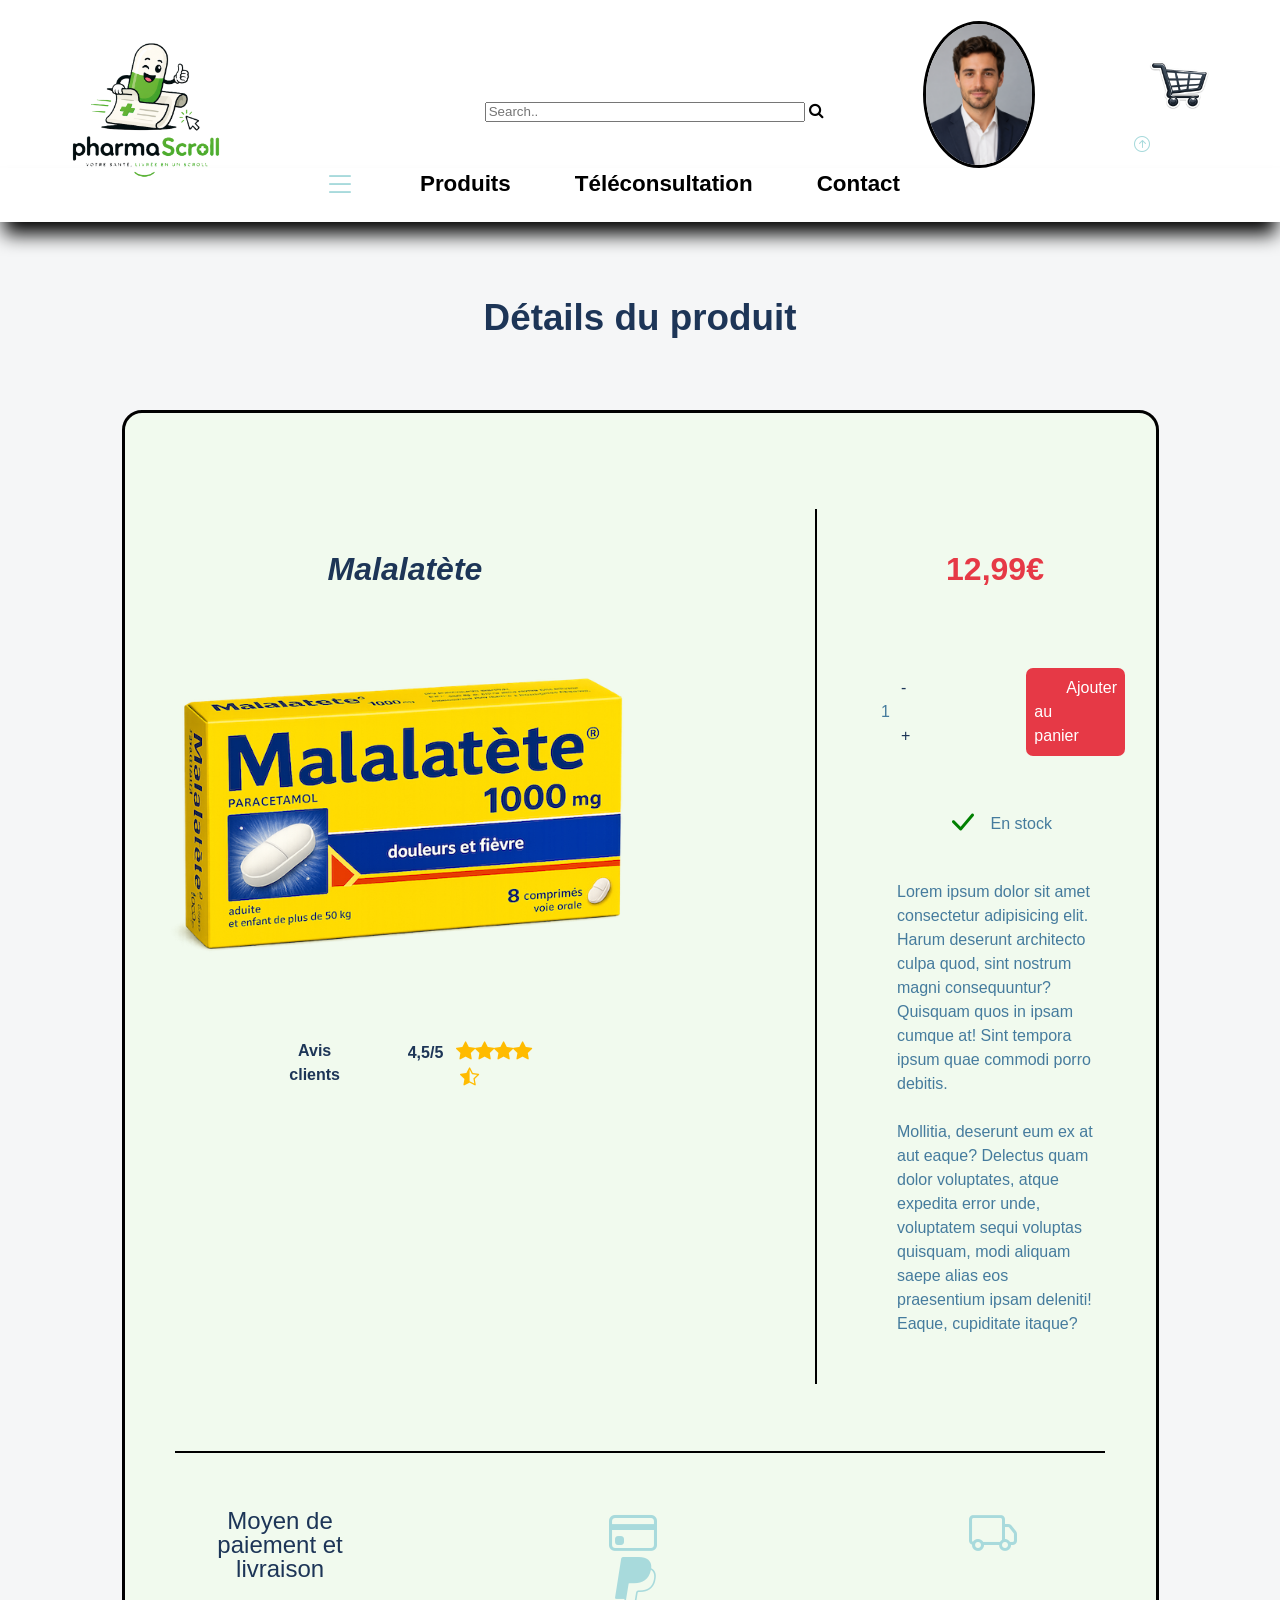
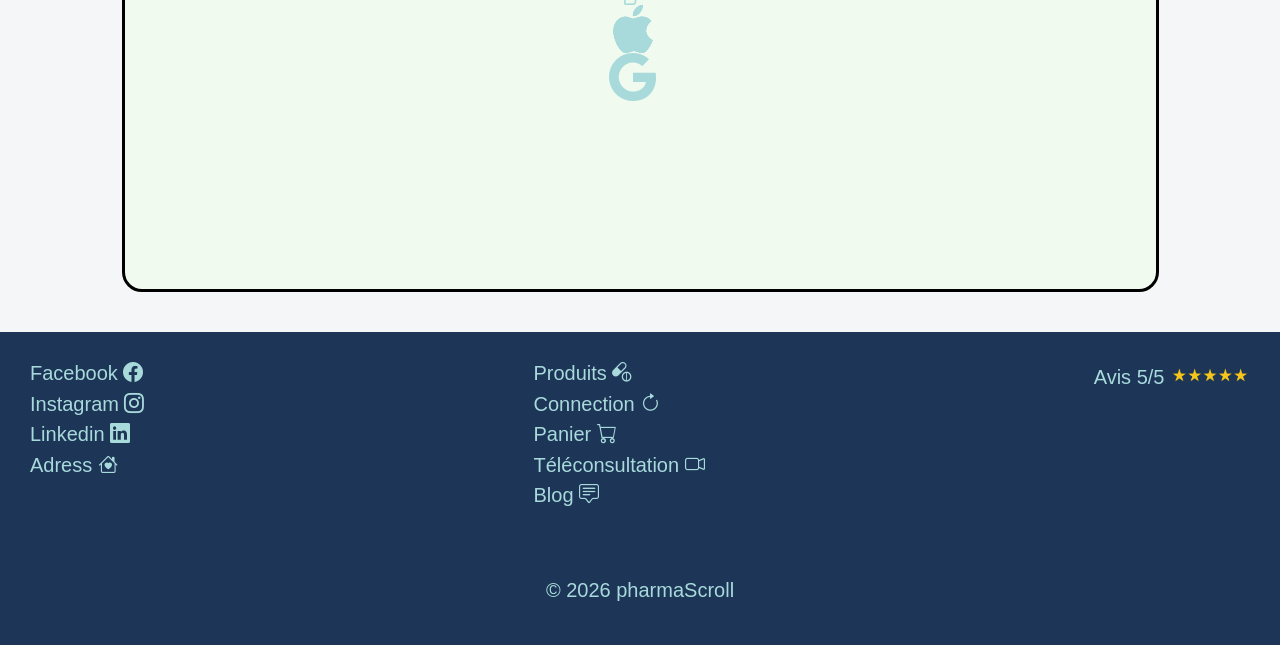
==== head.html @ eb34e70b "resolve merge conflict" ====
<!DOCTYPE html>
<html lang="fr">

<head>
    <meta charset="UTF-8">
    <meta name="viewport" content="width=device-width, initial-scale=1.0">
    <title>pharmaScroll | Malalatete</title>
    <link rel="stylesheet" href="reset.css">
    <link rel="stylesheet" href="style.css">
    <link rel="stylesheet" href="head.css">
    <link rel="stylesheet" href="responsive.css">
    <link rel="stylesheet" href="https://cdnjs.cloudflare.com/ajax/libs/font-awesome/4.7.0/css/font-awesome.min.css">
    <link rel="stylesheet" href="https://cdn.jsdelivr.net/npm/bootstrap-icons@1.11.3/font/bootstrap-icons.min.css">
</head>

<body>
    <header>
        <section>
            <img class="logo" src="images/logo.png" alt="logo" />
            <form action="">
                <input type="text" placeholder="Search.." name="search">
                <a href="">
                    <i class="fa fa-search loupe"></i>
                </a>
            </form>
            <a href="">
                <img class="avatar" src="images/avatar.png" alt="photo de profil" />
            </a>
            <div>
                <a href="">
                    <img class="icone" src="images/icone-panier.png" alt="panier" />
                </a>
                <i class="bi bi-arrow-up-circle fleche"></i>
            </div>
        </section>
        <nav>


            <ul>
                <li><i class="bi bi-list"></i></li>
                <li><a href="products.html">Produits</a></li>
                <li><a href="Téléconsultation.html">Téléconsultation</a></li>
                <li><a href="contact.html">Contact</a></li>
            </ul>
        </nav>

    </header>
    <main id="head">
        <h2>Détails du produit</h2>
        <section>
            <article class="title box">
                <h3>Malalatète</h3>
                <img src="images/MalalateteBox.png" alt="Une boite de médicament 'Malalatete'">
                <div class="avis">
                    <p>Avis clients</p>
                    <p>4,5/5 <i class="bi bi-star-fill"></i><i class="bi bi-star-fill"></i><i
                            class="bi bi-star-fill"></i><i class="bi bi-star-fill"></i><i class="bi bi-star-half"></i>
                    </p>
                </div>
            </article>
            <article class="right">
                <p class="price">12,99€</p>
                <div class="achat">
                    <p class="stocks"><a href="">-</a> 1 <a href="">+</a></p>
                    <p class="button"><a href="">Ajouter au panier</a></p>
                </div>
                <p><i class="bi bi-check-lg"></i> En stock</p>
                <p class="desc">Lorem ipsum dolor sit amet consectetur adipisicing elit. <br>Harum deserunt architecto
                    culpa
                    quod, sint nostrum magni consequuntur? Quisquam quos in ipsam cumque at! Sint tempora ipsum quae
                    commodi porro debitis.<br><br>
                    Mollitia, deserunt eum ex at aut eaque? Delectus quam dolor voluptates, atque expedita error unde,
                    voluptatem sequi voluptas quisquam, modi aliquam saepe alias eos praesentium ipsam deleniti! Eaque,
                    cupiditate itaque?</p>
            </article>
            <div>
                <p>Moyen de paiement et livraison</p>
                <p><i class="bi bi-credit-card"></i> <i class="bi bi-paypal"></i> <i class="bi bi-apple"></i>
                    <i class="bi bi-google"></i>
                </p>
                <p><i class="bi bi-truck"></i></p>
            </div>
        </section>


    </main>
    <footer>
        <section>
            <article>
                <p> Facebook <a href="www.Facebook.fr"><i class="bi bi-facebook"></i></a> </p>
                <p> Instagram <a href=""><i class="bi bi-instagram"></i></a> </p>
                <p>Linkedin <a href=""><i class="bi bi-linkedin"></i></a></p>
                <p> Adress <a href=""><i class="bi bi-house-heart"></i></a> </p>
            </article>
            <article>
                <p>Produits <a href=""><i class="bi bi-capsule-pill"></i></a></p>
                <p>Connection <a href=""><i class="bi bi-arrow-clockwise"></i></a> </p>
                <p>Panier <a href=""><i class="bi bi-cart"></i></a></p>
                <p>Téléconsultation <a href=""><i class="bi bi-camera-video"></i></a></p>
                <p>Blog <a href=""><i class="bi bi-chat-square-text"></i></a> </p>
            </article>
            <article>
                <p>Avis 5/5 <img src="images/etoiles-avis.webp" alt="Étoiles d'avis" width="80"></p>
            </article>
        </section>
        <section>
            <div>&copy; 2026 pharmaScroll </div>
        </section>
    </footer>

</body>

</html>
---- style.css ----
* {
    box-sizing: border-box;
}

:root {
    --font-color: #457B9D;
    --font-color2: #A8DADC;
    --title-color: #1d3557;
    --boutons-color: #E63946;
    --background-general: #f5f6f7;
    --background-section: #F1FAEE;

}

body {
    font-family: Verdana, Geneva, Tahoma, sans-serif;
    margin: 0;
}

header {
    padding-top: 1.5rem;
    position: sticky;
    top: 0;
    left: 0;
    width: 100%;
    background-color: white;
    z-index: 1000;
}




header section {
    display: flex;
    justify-content: space-around;
    align-items: center;
    height: 9rem;
}

header section img.logo {
    height: 12rem;
    margin-top: 2rem;
    margin-right: 5rem;
}

header section a img.avatar {
    width: 7rem;
    height: 95%;
    border-radius: 50%;
    border: 3px, solid, black;
}

header section a img:hover {
    opacity: 0.5;
}


header section div a img.icone {
    width: 6rem;
    height: 6rem;
    display: block;
}

header section div a i.fleche {
    font-size: 2rem;
    margin-left: 2.1rem;
    color: black;
}

header section div a i.fleche:hover {
    opacity: 0.5;
}

header section form {
    margin-left: 4rem;
    margin-top: 2rem;
}

header section form input {
    width: 20rem;
    height: 1.3rem;
}



header section form a i.loupe {
    font-size: 1rem;
    color: black;
}

header section form a i.loupe:hover {
    opacity: 0.5;
}

header nav {
    box-shadow: 0px 16px 19px -4px #000000;
    background-color: white;
    padding-bottom: 1.3rem;
}

header nav ul {
    display: flex;
    justify-content: center;
    align-items: center;
    gap: 4rem;
    padding: 0;
    padding-right: 3.5rem;
    margin: auto;

}


header nav ul li {
    list-style: none;
    display: flex;
    align-items: center;
}

header nav ul li i {
    font-size: 2rem;
    font-weight: 600;
}

header nav ul li a {
    text-decoration: none;
    color: black;
    font-size: 1.4rem;
    font-weight: 600;
}






footer {
    display: flex;
    flex-direction: column;
    background-color: #1d3557;
    color: #a8dadc;
    align-items: flex-start;
    justify-content: flex-start;
    width: 100%;

}

footer section {
    display: flex;
    flex-direction: row;
    align-items: flex-start;
    justify-content: space-between;

    width: 100%;
    padding: 30px;
    box-sizing: border-box;
    font-size: 20px;
}

article {
    display: flex;
    flex-direction: column;
    gap: 10px;
}

i {
    color: #a8dadc
}

footer section div {
    display: flex;
    text-align: center;
    justify-content: center;
    align-items: center;
    padding: 15px;
    width: 100%;
}

footer section img {
    vertical-align: -5px;
}

header nav ul li:hover {
    opacity: 0.5;
}

header nav ul li:hover {
    opacity: 0.5;
}

body main {
    padding: 20px 30px;
    background-color: var(--background-general);
}

body main h1 {
    text-align: center;
    color: #1d3557;
    font-size: 3rem;
    font-weight: 600;
    padding: 5%;
}

body main section {
    display: flex;
    justify-content: space-evenly;
    max-width: 85%;
    margin: auto;
    border: 3px solid black;
    border-radius: 20px;
    margin-bottom: 20px;
}

.banner img {
    display: flex;
    max-width: 30%;
    height: auto;
    object-fit: contain;
}

.card {
    box-shadow: 0 4px 8px 0 rgba(0, 0, 0, 0.2);
    max-width: 300px;
    margin: auto;
    text-align: center;
    font-family: arial;
}

.price {
    color: grey;
    font-size: 22px;
}

.card button {
    margin: 2rem 0;
    background-color: var(--boutons-color);
    font-size: 1rem;
    padding: 0.5rem;

    border-radius: 7px 7px 7px 7px;

    a {
        color: white;
        padding: 1rem;
        margin: 1rem;

    }
}

.card button:hover {
    -webkit-box-shadow: 0px 10px 13px -7px #000000, 5px 5px 15px 5px rgba(0, 0, 0, 0);
    box-shadow: 0px 10px 13px -7px #000000, 5px 5px 15px 5px rgba(0, 0, 0, 0);
    transition: 0.2s;
}

.produit-recommandé {
    display: flex;
    flex-direction: row;
    flex-wrap: wrap;
    background-color: var(--background-section);
}

.produit-recommandé article {
    border: 1px solid black;
    border-radius: 20px;
    margin-bottom: 20px;
    background-color: white;
}

.produit-recommandé article h3 {
    text-align: center;
}

.produit-recommandé article img {
    display: block;
    width: 100%;
}

main section h2 {
    text-align: center;
    font-size: 2.3rem;
    font-weight: 200;
    padding-block: 5%;
}

main section div {
    display: flex;
    justify-content: space-evenly;
    margin: 5%;
    gap: 5%;
}

main section.offers {
    display: flex;
    flex-direction: column;

    gap: 10px;
}

main section.offers article {
    display: flex;
    justify-content: center;

}

main section.offers img {
    width: 50%;

}

/* here we have css of file's products */

body main#products {
    display: flex;
    flex-direction: column;
    align-items: center;
    margin: auto;
}

body main#products h1 {
    margin-top: 3rem;
    text-align: center;
    font-size: 3rem;
    font-weight: 600;
    color: #1d3557;
}

body main#products section {
    background-color: #F1FAEE;
    border: #1d3557 1px solid;
    display: grid;
    grid-template-columns: 1fr 1fr 1fr 1fr;
    grid-template-rows: 1fr 12fr;
    width: 80%;
    margin-top: 1.5rem;

}

body main#products section h2 {
    grid-column-start: 1;
    grid-column-end: 5;
    text-align: center;
}

body main#products section article {
    background-color: white;
    display: flex;
    flex-direction: column;
    align-items: center;
    border: #1d3557 1px solid;
    margin: 1rem;

}

body main#products section article img {
    width: 70%;
}

/* end css of file's products */
---- head.css ----
* {
    box-sizing: border-box;
    line-height: 1.5rem;
    text-decoration: none;
}

:root {
    --font-color: #457B9D;
    --font-color2: #A8DADC;
    --title-color: #1d3557;
    --boutons-color: #E63946;
    --background-general: #f5f6f7;
    --background-section: #F1FAEE;

}

main#head {
    background-color: var(--background-general);
}

main#head h2 {
    padding-top: 4rem;
    text-align: center;
    font-size: 2.3rem;
    color: var(--title-color);
    font-weight: bolder;
    margin-bottom: 5rem;
}

main#head section {
    display: grid;
    grid-template-columns: 1fr 1fr;
    justify-items: stretch;
    background-color: var(--background-section);
    padding: 5rem;
    border: 5rem solid var(--background-general);
    justify-content: center;
    max-width: 85%;
    border: 3px solid black;
    border-radius: 20px;

}

main#head section article {
    padding: 1rem;
    margin: 1rem;
    display: flex;
    flex-direction: column;
    align-items: center;
}

main#head section article.title {
    border-right: 2px solid #000000;
    padding-right: 10rem;
}

main#head section article h3 {
    font-size: 2rem;
    margin: 2rem;
    margin-bottom: 4rem;
    font-weight: bolder;
    font-style: italic;
    color: var(--title-color);
}

main#head section article div.avis {
    text-align: center;
    font-weight: bold;

    p {
        margin: 1rem;
        color: var(--title-color);

        i {
            color: #ffbb00;
            font-size: larger;
            vertical-align: 1px;
        }

        i:first-child {
            padding-left: 0.5rem;
        }
    }
}

main#head section article img {
    width: 500px;
}

main#head section article p.button {
    margin: 2rem 0;
    background-color: var(--boutons-color);
    font-size: 1rem;
    padding: 0.5rem;

    border-radius: 7px 7px 7px 7px;

    a {
        color: white;
        padding: 1rem;
        margin: 1rem;

    }
}

main#head section article p.button:hover {

    -webkit-box-shadow: 0px 10px 13px -7px #000000, 5px 5px 15px 5px rgba(0, 0, 0, 0);
    box-shadow: 0px 10px 13px -7px #000000, 5px 5px 15px 5px rgba(0, 0, 0, 0);
    transition: 0.2s;
}


main#head section article.right {
    color: var(--font-color)
}

main#head section article p.price {
    color: var(--boutons-color);
    font-size: 2rem;
    font-weight: bolder;
    margin: 2rem;
}

main#head section article p.stocks {
    margin: 1rem;

    a {
        padding: 20px;
        color: var(--title-color);
    }

    a:hover {
        background-color: var(--title-color);
        color: var(--font-color2);
    }
}

main#head section article div.achat {
    display: flex;
    align-items: center;
    gap: 5rem;
    margin-bottom: 0.5rem;
}

main#head section article p.desc {
    margin: 2rem;
}

main#head section article p {

    i.bi-check-lg {
        color: green;
        font-size: 2rem;
        vertical-align: -5px;
        padding: 0.5rem;
    }
}

main#head>section>div {
    grid-column: 1/3;
    padding: 2rem 0;
    font-size: 1.5rem;
    color: var(--title-color);
    border-top: 2px solid black;

    p {
        padding: 1.5rem;
        text-align: center;
    }

    i {
        padding: 1rem;
        font-size: 3rem;
        cursor: pointer;
        margin: 3rem;
    }
}
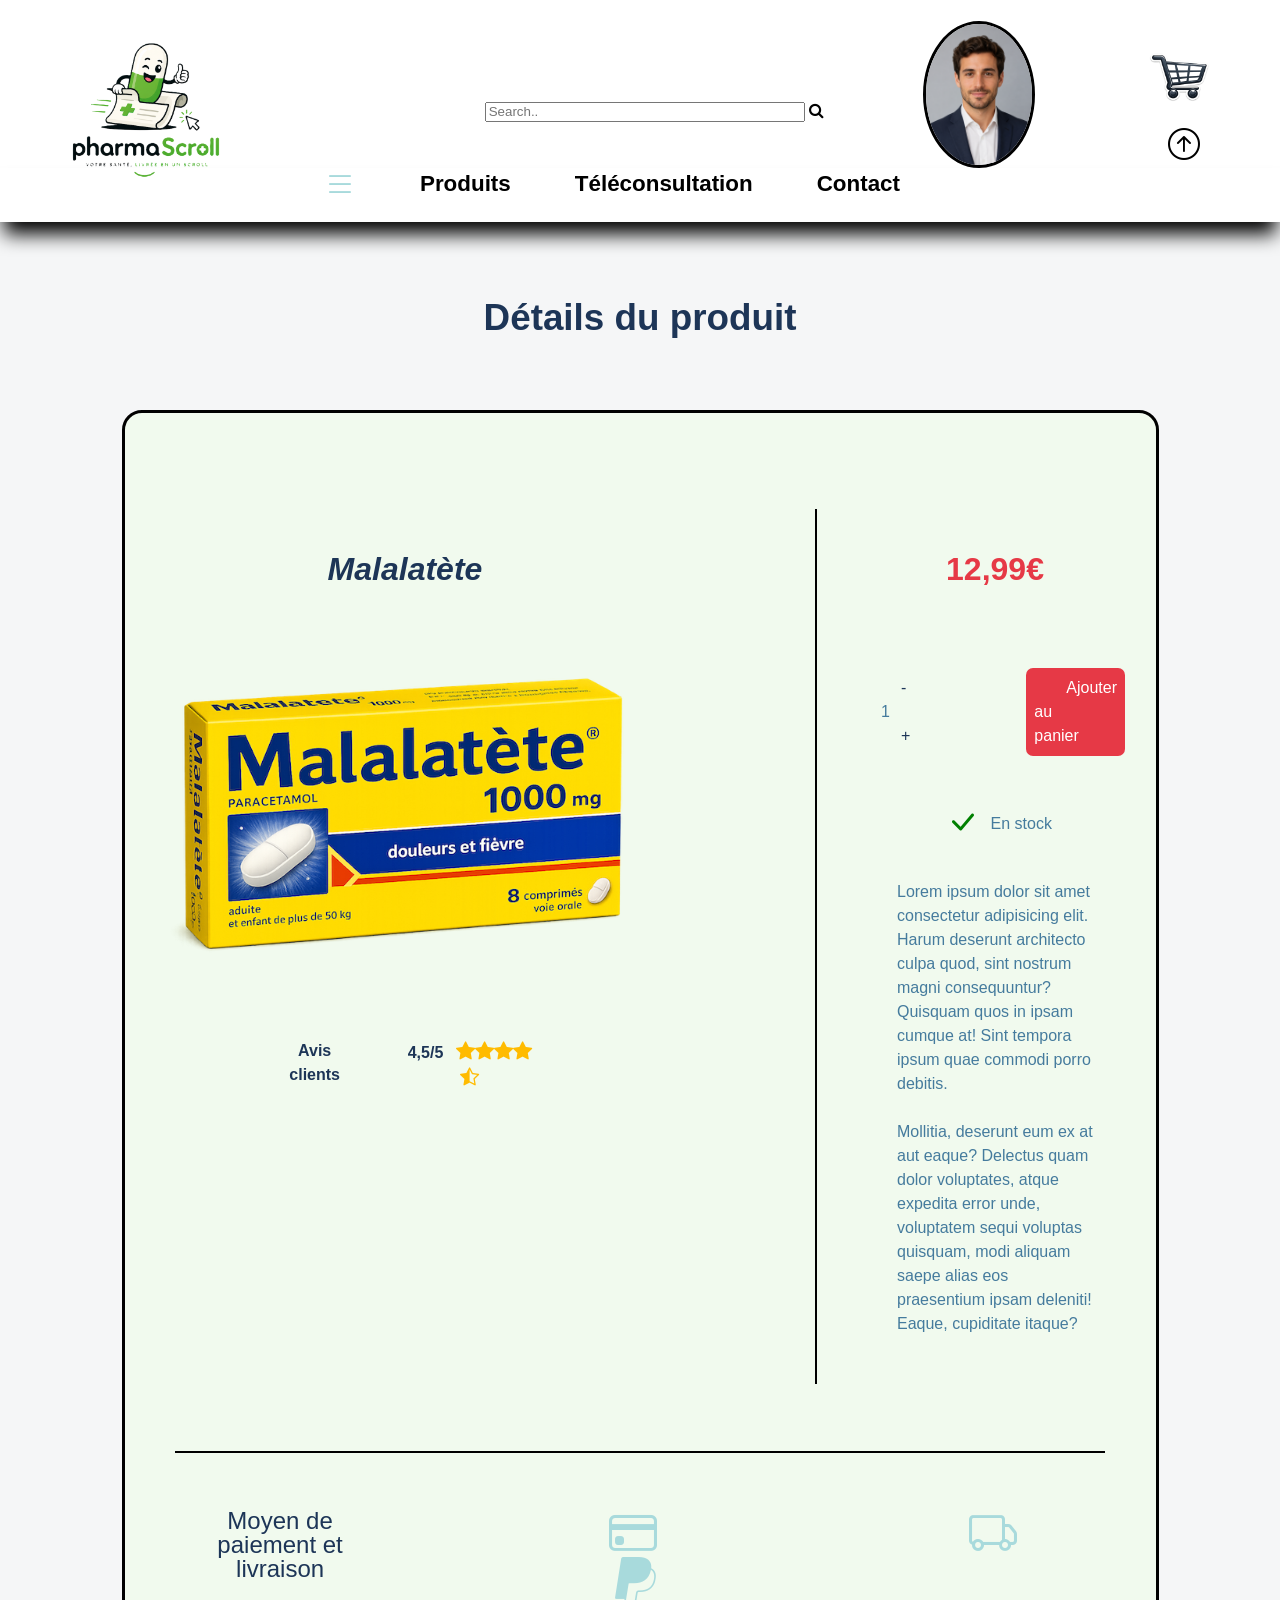
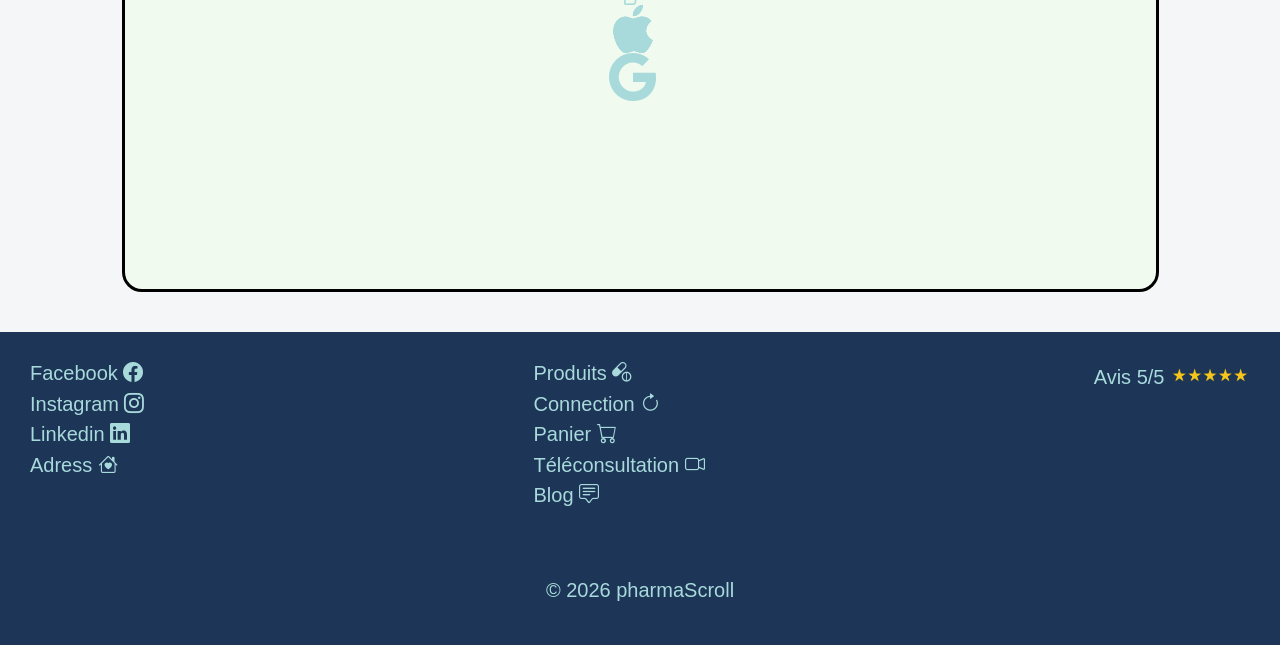
==== commit 5306beb9: "Merge pull request #33 from juju2225/sophie Sophie" ====
--- a/head.html
+++ b/head.html
@@ -4,6 +4,7 @@
 <head>
     <meta charset="UTF-8">
     <meta name="viewport" content="width=device-width, initial-scale=1.0">
+    <link rel="shortcut icon" href="images/logobasic.ico" type="image/x-icon">
     <title>pharmaScroll | Malalatete</title>
     <link rel="stylesheet" href="reset.css">
     <link rel="stylesheet" href="style.css">
@@ -30,7 +31,9 @@
                 <a href="">
                     <img class="icone" src="images/icone-panier.png" alt="panier" />
                 </a>
-                <i class="bi bi-arrow-up-circle fleche"></i>
+                <a href="">
+                    <i class="bi bi-arrow-up-circle fleche"></i>
+                </a>
             </div>
         </section>
         <nav>
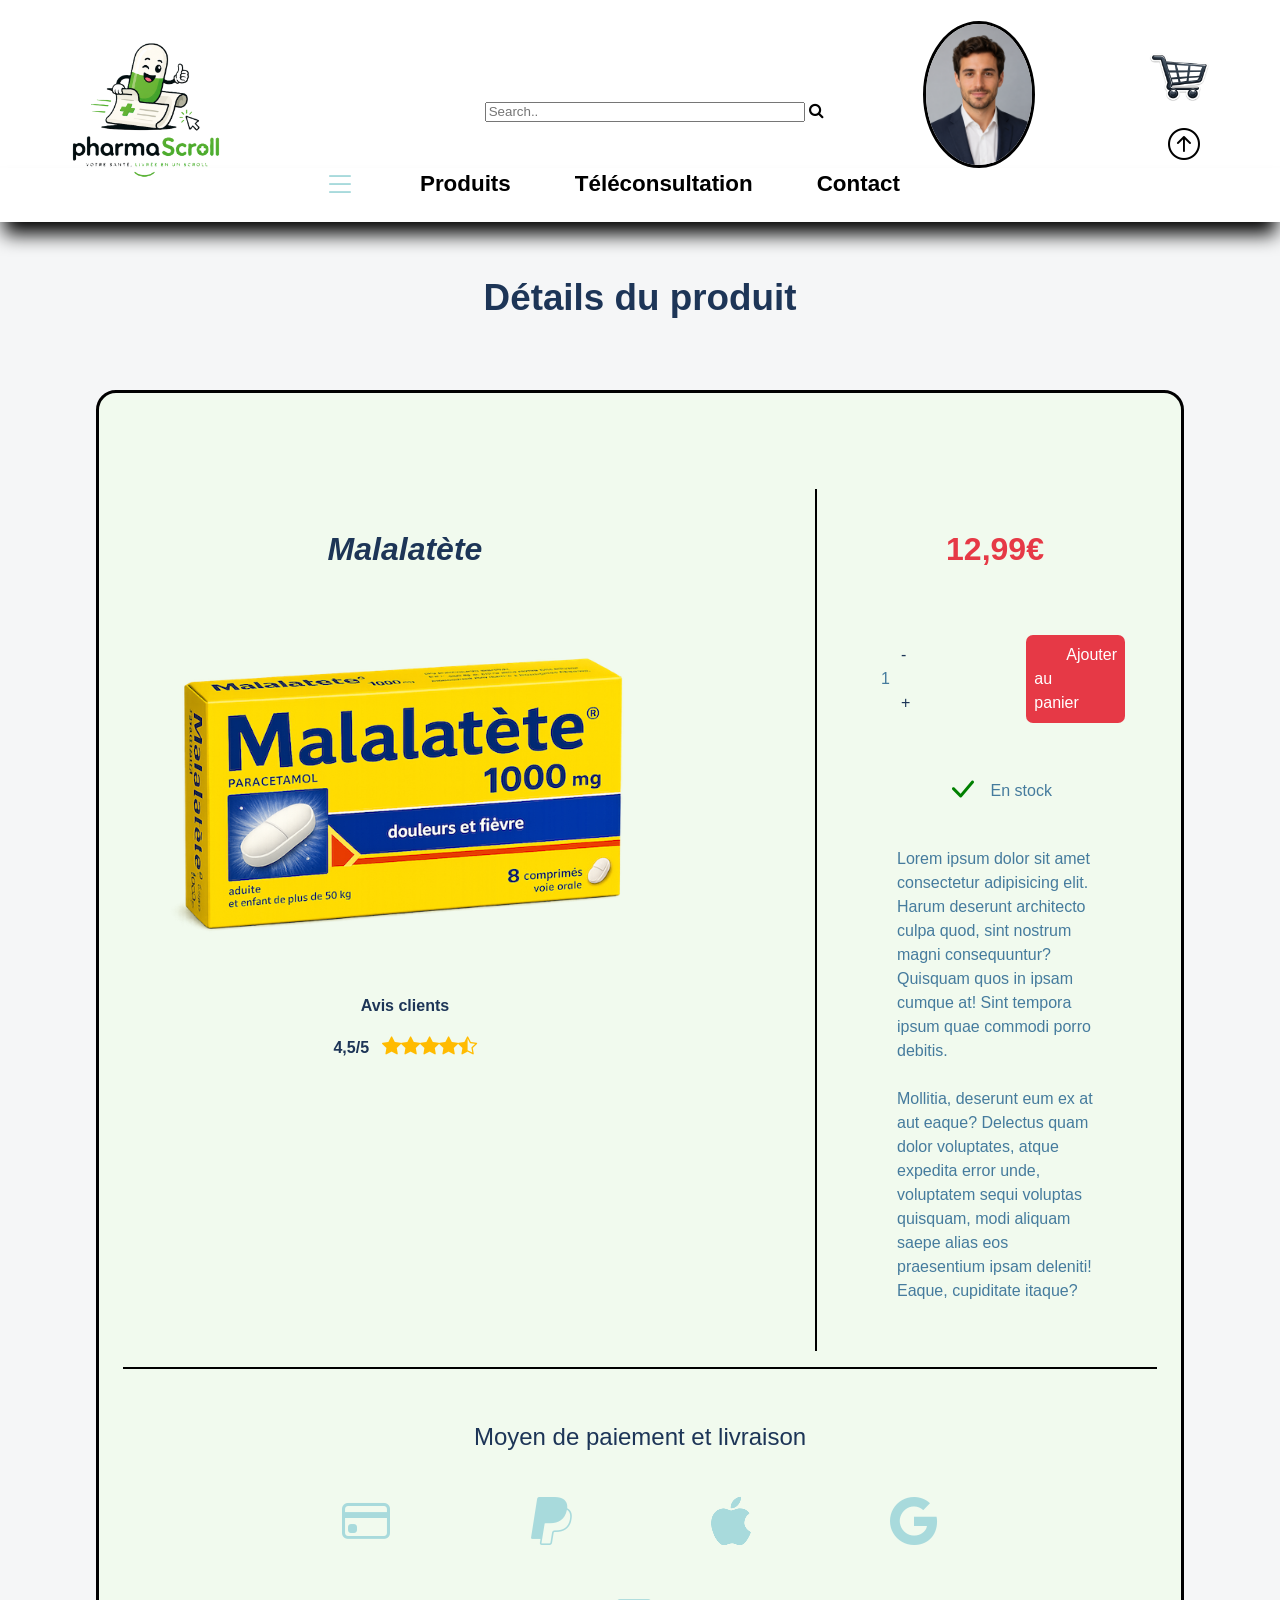
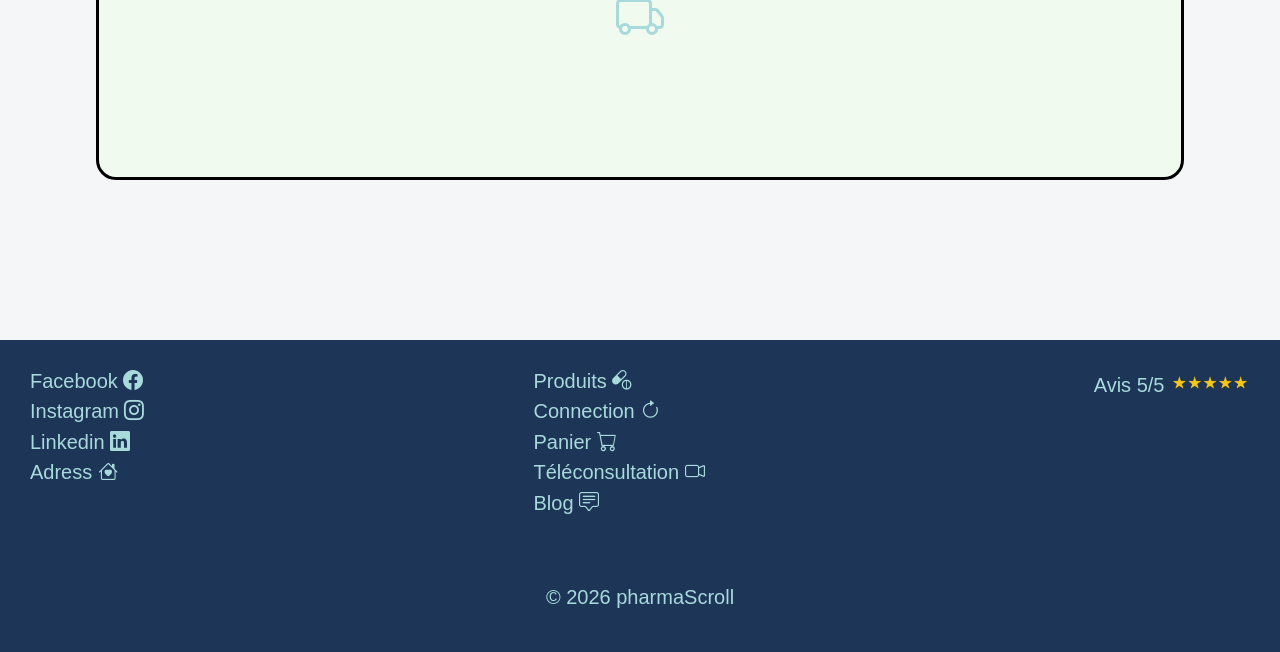
==== commit 31d756b3: "add css of head.css into style.css and delete head.css" ====
--- a/head.html
+++ b/head.html
@@ -42,7 +42,7 @@
             <ul>
                 <li><i class="bi bi-list"></i></li>
                 <li><a href="products.html">Produits</a></li>
-                <li><a href="Téléconsultation.html">Téléconsultation</a></li>
+                <li><a href="Teleconsultation.html">Téléconsultation</a></li>
                 <li><a href="contact.html">Contact</a></li>
             </ul>
         </nav>
--- a/style.css
+++ b/style.css
@@ -1,5 +1,7 @@
 * {
     box-sizing: border-box;
+    line-height: 1.5rem;
+    text-decoration: none;
 }
 
 :root {
@@ -128,10 +130,13 @@
     font-weight: 600;
 }
 
-
-
-
-
+header nav ul li:hover {
+    opacity: 0.5;
+}
+
+header nav ul li:hover {
+    opacity: 0.5;
+}
 
 footer {
     display: flex;
@@ -179,6 +184,7 @@
     vertical-align: -5px;
 }
 
+
 header nav ul li:hover {
     opacity: 0.5;
 }
@@ -187,12 +193,12 @@
     opacity: 0.5;
 }
 
-body main {
+body main#home {
     padding: 20px 30px;
     background-color: var(--background-general);
 }
 
-body main h1 {
+body main#home h1 {
     text-align: center;
     color: #1d3557;
     font-size: 3rem;
@@ -200,12 +206,33 @@
     padding: 5%;
 }
 
-body main section {
+/* Add center to that div.all */
+body main#home div.all {
+    background-color: var(--boutons-color);
+    color: #ffffff;
+    padding: 1rem;
+    width: fit-content;
+    margin: 2rem 0;
+    border-radius: 7px 7px 7px 7px;
+
+    a {
+        color: white;
+        padding: 1rem;
+    }
+}
+
+body main#home div.all:hover {
+    -webkit-box-shadow: 0px 10px 13px -7px #000000, 5px 5px 15px 5px rgba(0, 0, 0, 0);
+    box-shadow: 0px 10px 13px -7px #000000, 5px 5px 15px 5px rgba(0, 0, 0, 0);
+    transition: 0.2s;
+}
+
+body main#home section {
     display: flex;
     justify-content: space-evenly;
     max-width: 85%;
     margin: auto;
-    border: 3px solid black;
+    border: 3px solid var(--title-color);
     border-radius: 20px;
     margin-bottom: 20px;
 }
@@ -226,7 +253,7 @@
 }
 
 .price {
-    color: grey;
+    color: var(--boutons-color);
     font-size: 22px;
 }
 
@@ -275,34 +302,34 @@
     width: 100%;
 }
 
-main section h2 {
+main#home section h2 {
     text-align: center;
     font-size: 2.3rem;
     font-weight: 200;
     padding-block: 5%;
 }
 
-main section div {
+main#home section div {
     display: flex;
     justify-content: space-evenly;
     margin: 5%;
     gap: 5%;
 }
 
-main section.offers {
+main#home section.offers {
     display: flex;
     flex-direction: column;
 
     gap: 10px;
 }
 
-main section.offers article {
+main#home section.offers article {
     display: flex;
     justify-content: center;
 
 }
 
-main section.offers img {
+main#home section.offers img {
     width: 50%;
 
 }
@@ -326,12 +353,11 @@
 
 body main#products section {
     background-color: #F1FAEE;
-    border: #1d3557 1px solid;
+    border: 3px solid var(--title-color);
     display: grid;
     grid-template-columns: 1fr 1fr 1fr 1fr;
-    grid-template-rows: 1fr 12fr;
     width: 80%;
-    margin-top: 1.5rem;
+
 
 }
 
@@ -347,12 +373,188 @@
     flex-direction: column;
     align-items: center;
     border: #1d3557 1px solid;
+    box-shadow: 0 4px 8px 0 rgba(0, 0, 0, 0.2);
+    border-radius: 20px;
     margin: 1rem;
+    padding: 2rem;
+    text-align: center;
 
 }
 
 body main#products section article img {
-    width: 70%;
-}
-
-/* end css of file's products */+    width: 100%;
+}
+
+body main#products section article p {}
+
+/* end css of file's products */
+
+/* Beginning of head.html css */
+main#head {
+    background-color: var(--background-general);
+    display: flex;
+    flex-direction: column;
+    align-items: center;
+    padding-bottom: 10rem;
+}
+
+main#head h2 {
+    padding-top: 4rem;
+    text-align: center;
+    font-size: 2.3rem;
+    color: var(--title-color);
+    font-weight: bolder;
+    margin-bottom: 5rem;
+}
+
+main#head section {
+    display: grid;
+    grid-template-columns: 1fr 1fr;
+    justify-items: stretch;
+    background-color: var(--background-section);
+    padding: 5rem;
+    border: 5rem solid var(--background-general);
+    justify-content: center;
+    max-width: 85%;
+    border: 3px solid black;
+    border-radius: 20px;
+
+}
+
+main#head section article {
+    padding: 1rem;
+    margin: 1rem;
+    display: flex;
+    flex-direction: column;
+    align-items: center;
+}
+
+main#head section article.title {
+    border-right: 2px solid #000000;
+    padding-right: 10rem;
+}
+
+main#head section article h3 {
+    font-size: 2rem;
+    margin: 2rem;
+    margin-bottom: 4rem;
+    font-weight: bolder;
+    font-style: italic;
+    color: var(--title-color);
+}
+
+main#head section article div.avis {
+    text-align: center;
+    font-weight: bold;
+
+    p {
+        margin: 1rem;
+        color: var(--title-color);
+
+        i {
+            color: #ffbb00;
+            font-size: larger;
+            vertical-align: 1px;
+        }
+
+        i:first-child {
+            padding-left: 0.5rem;
+        }
+    }
+}
+
+main#head section article img {
+    width: 500px;
+}
+
+main#head section article p.button {
+    margin: 2rem 0;
+    background-color: var(--boutons-color);
+    font-size: 1rem;
+    padding: 0.5rem;
+
+    border-radius: 7px 7px 7px 7px;
+
+    a {
+        color: white;
+        padding: 1rem;
+        margin: 1rem;
+
+    }
+}
+
+main#head section article p.button:hover {
+
+    -webkit-box-shadow: 0px 10px 13px -7px #000000, 5px 5px 15px 5px rgba(0, 0, 0, 0);
+    box-shadow: 0px 10px 13px -7px #000000, 5px 5px 15px 5px rgba(0, 0, 0, 0);
+    transition: 0.2s;
+}
+
+
+main#head section article.right {
+    color: var(--font-color)
+}
+
+main#head section article p.price {
+    color: var(--boutons-color);
+    font-size: 2rem;
+    font-weight: bolder;
+    margin: 2rem;
+}
+
+main#head section article p.stocks {
+    margin: 1rem;
+
+    a {
+        padding: 20px;
+        color: var(--title-color);
+    }
+
+    a:hover {
+        background-color: var(--title-color);
+        color: var(--font-color2);
+    }
+}
+
+main#head section article div.achat {
+    display: flex;
+    align-items: center;
+    gap: 5rem;
+    margin-bottom: 0.5rem;
+}
+
+main#head section article p.desc {
+    margin: 2rem;
+}
+
+main#head section article p {
+
+    i.bi-check-lg {
+        color: green;
+        font-size: 2rem;
+        vertical-align: -5px;
+        padding: 0.5rem;
+    }
+}
+
+main#head>section>div {
+    grid-column: 1/3;
+    padding: 2rem 0;
+    font-size: 1.5rem;
+    color: var(--title-color);
+    border-top: 2px solid black;
+
+    p {
+        padding: 1.5rem;
+        text-align: center;
+    }
+
+    i {
+        padding: 1rem;
+        font-size: 3rem;
+        cursor: pointer;
+        margin: 3rem;
+    }
+}
+
+/* end of head.html css */
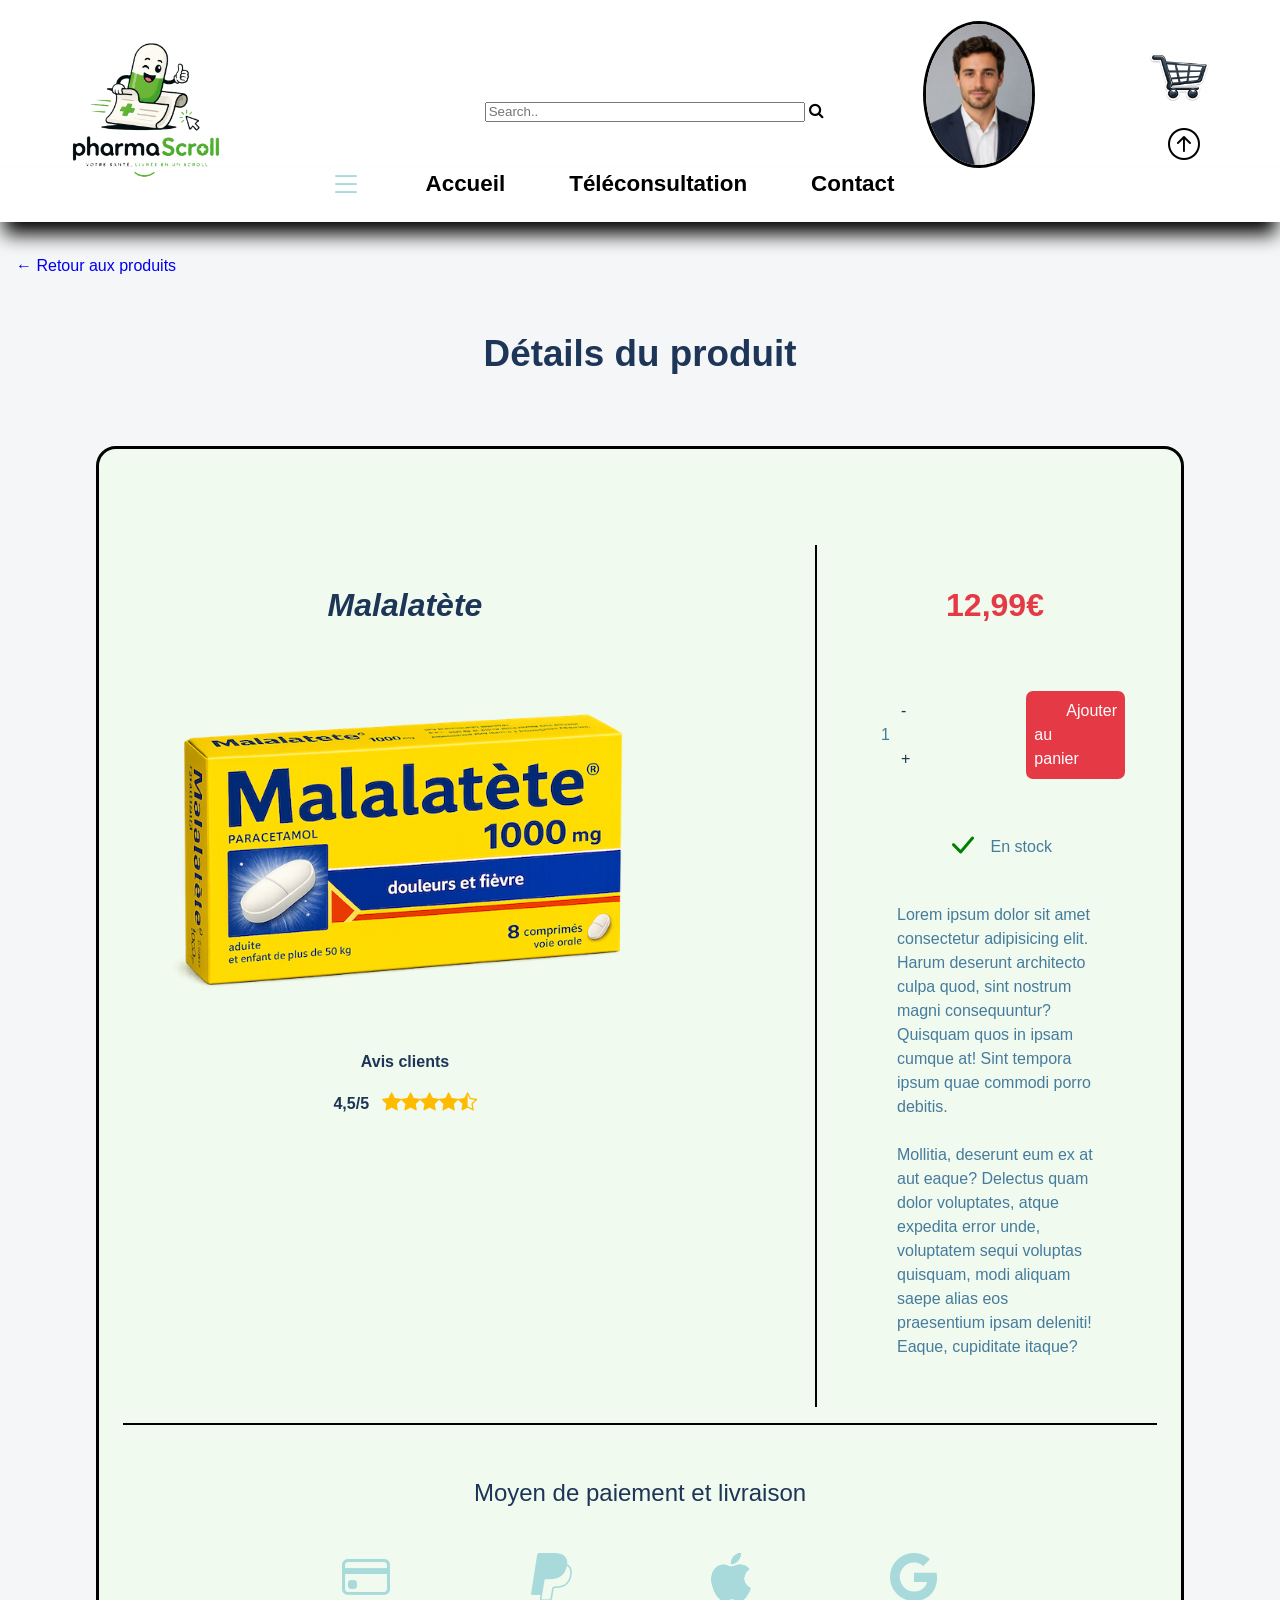
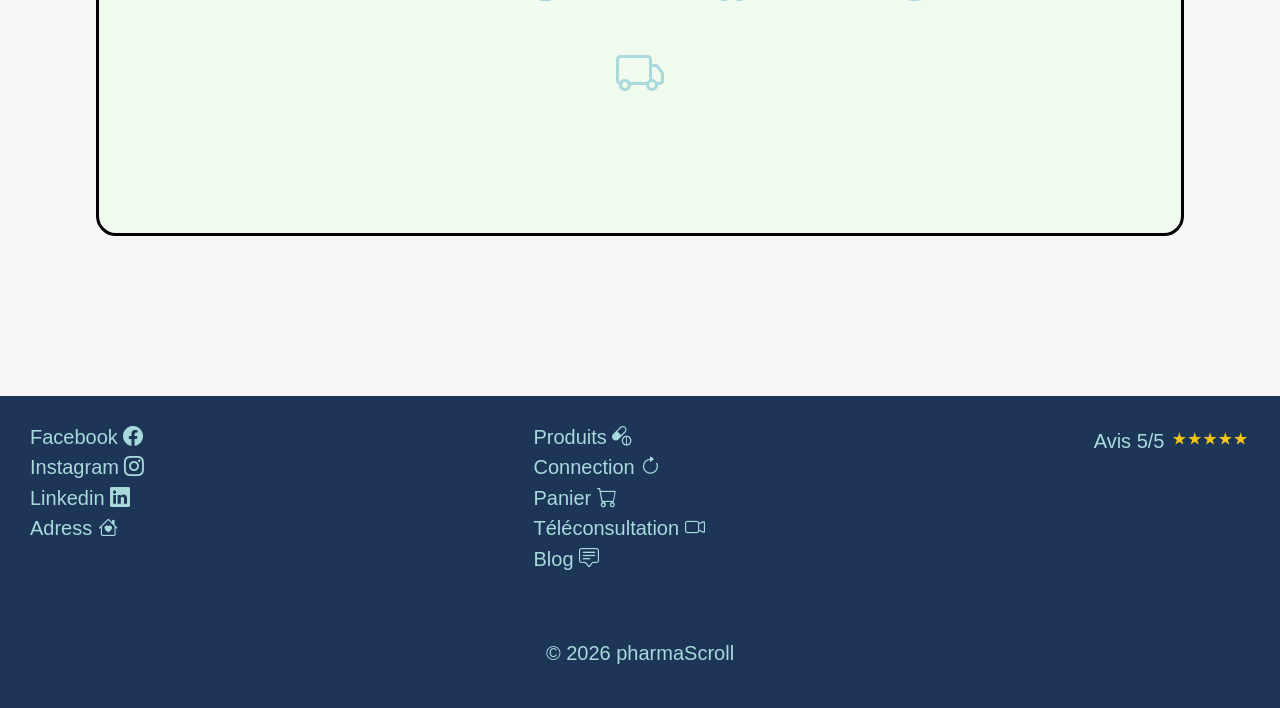
==== commit f6195eb4: "modify links on head.html and add a link to product page" ====
--- a/head.html
+++ b/head.html
@@ -8,7 +8,6 @@
     <title>pharmaScroll | Malalatete</title>
     <link rel="stylesheet" href="reset.css">
     <link rel="stylesheet" href="style.css">
-    <link rel="stylesheet" href="head.css">
     <link rel="stylesheet" href="responsive.css">
     <link rel="stylesheet" href="https://cdnjs.cloudflare.com/ajax/libs/font-awesome/4.7.0/css/font-awesome.min.css">
     <link rel="stylesheet" href="https://cdn.jsdelivr.net/npm/bootstrap-icons@1.11.3/font/bootstrap-icons.min.css">
@@ -41,7 +40,7 @@
 
             <ul>
                 <li><i class="bi bi-list"></i></li>
-                <li><a href="products.html">Produits</a></li>
+                <li><a href="index.html">Accueil</a></li>
                 <li><a href="Teleconsultation.html">Téléconsultation</a></li>
                 <li><a href="contact.html">Contact</a></li>
             </ul>
@@ -49,6 +48,7 @@
 
     </header>
     <main id="head">
+        <a href="products.html" id="return">&#8592; Retour aux produits</a>
         <h2>Détails du produit</h2>
         <section>
             <article class="title box">
--- a/style.css
+++ b/style.css
@@ -398,8 +398,14 @@
     padding-bottom: 10rem;
 }
 
+main#head a#return {
+    margin-top: 2rem;
+    margin-left: 1rem;
+    align-self: flex-start;
+}
+
 main#head h2 {
-    padding-top: 4rem;
+    margin-top: 4rem;
     text-align: center;
     font-size: 2.3rem;
     color: var(--title-color);
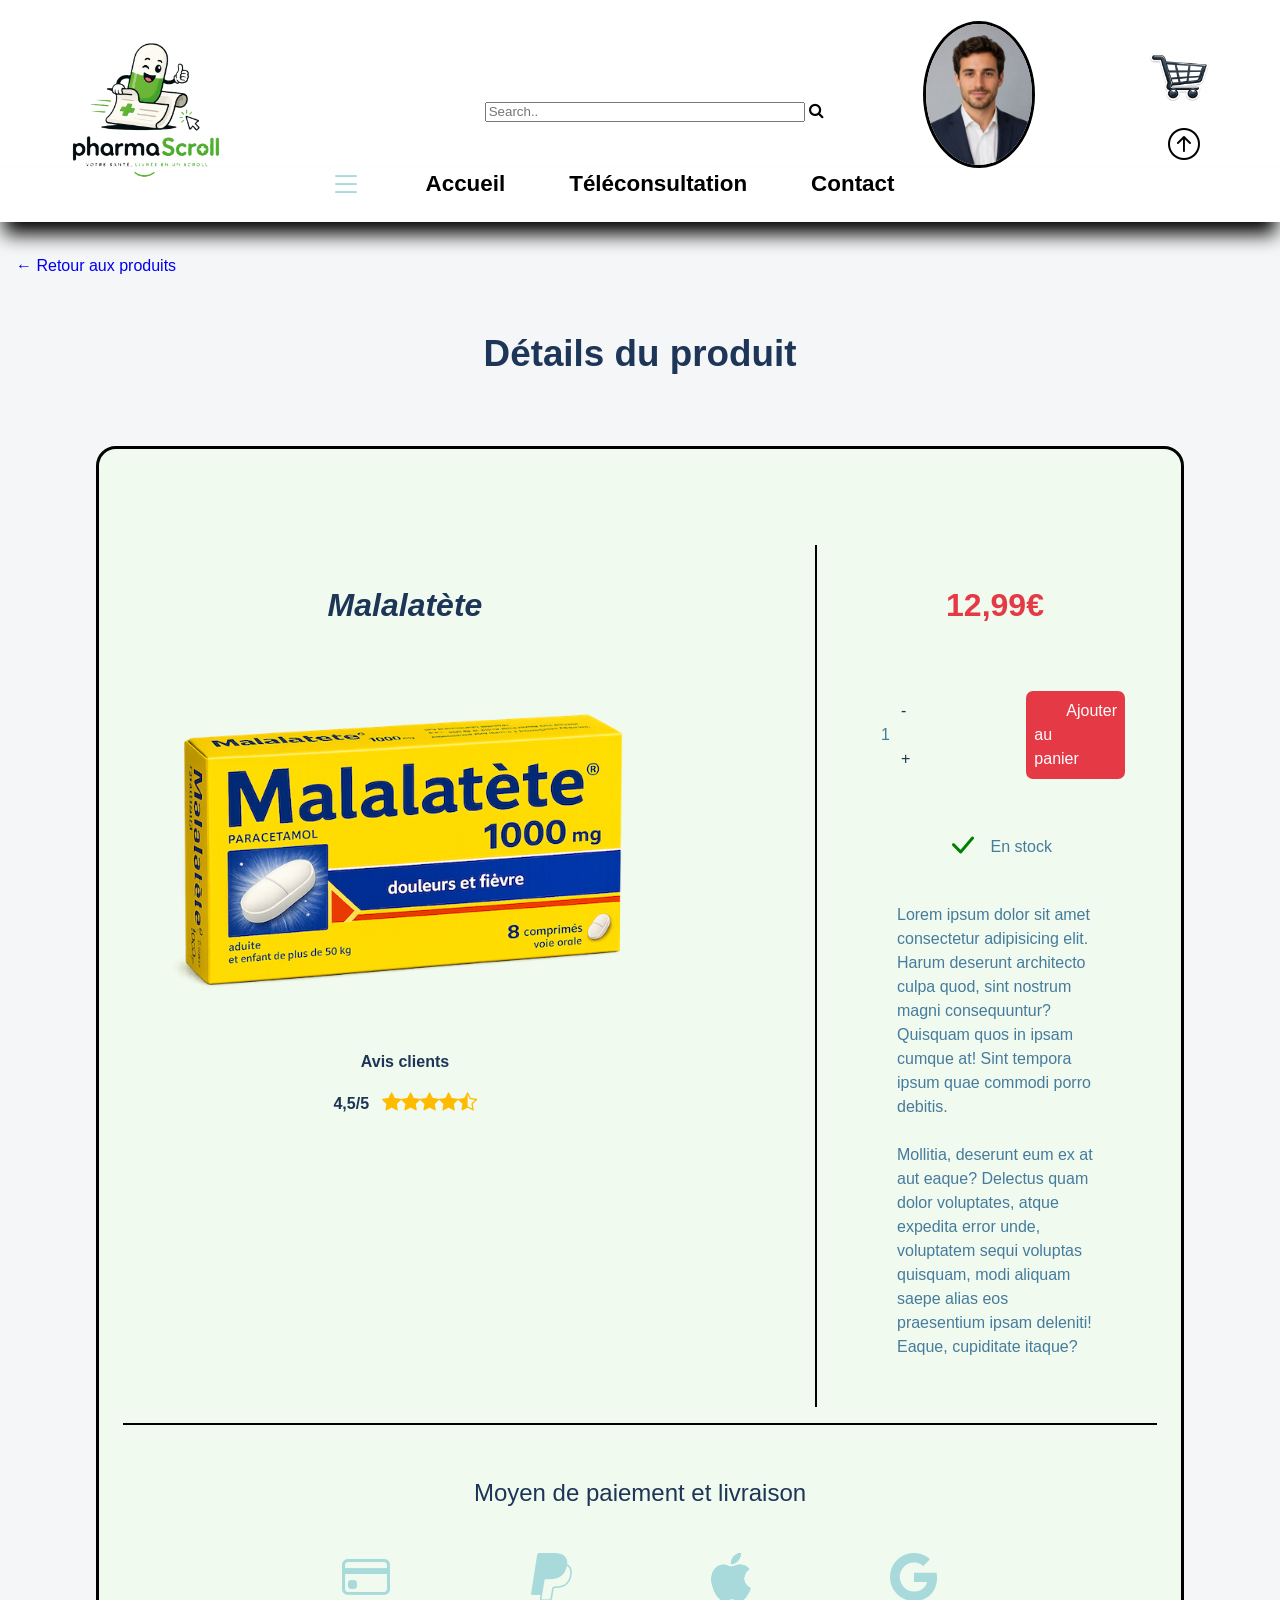
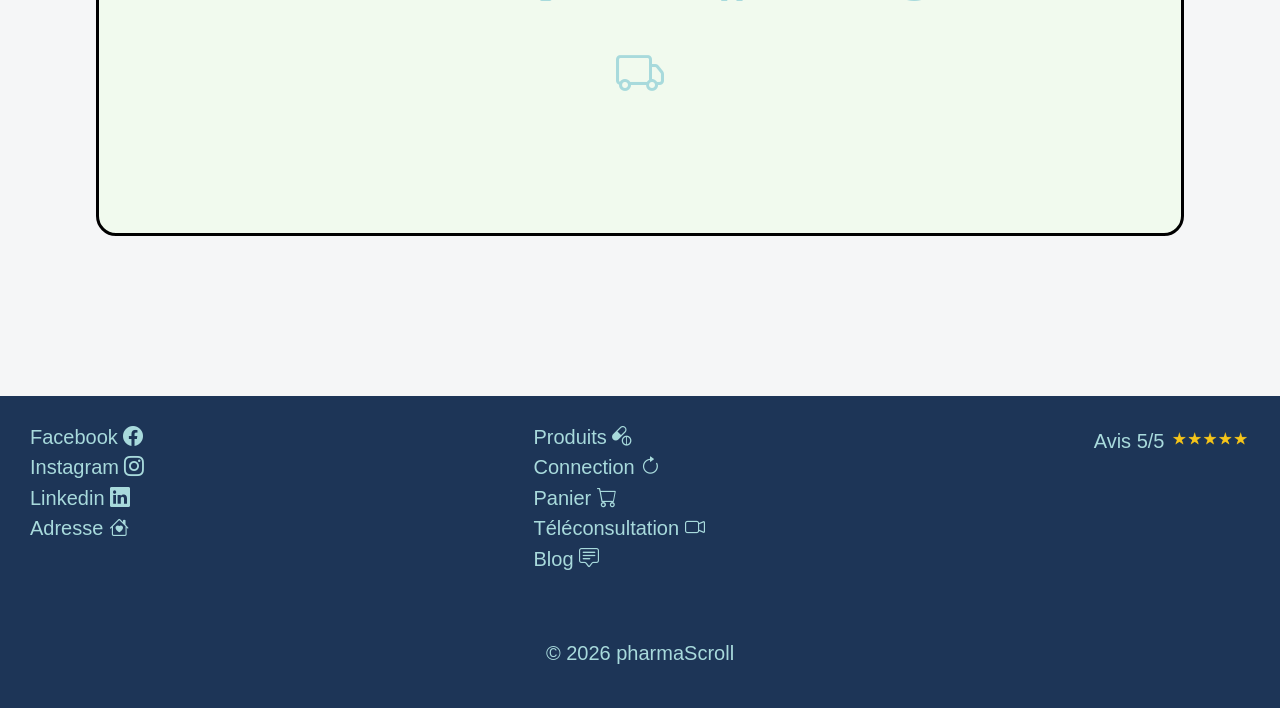
==== commit 6128990c: "modify footer's links" ====
--- a/head.html
+++ b/head.html
@@ -90,13 +90,15 @@
     <footer>
         <section>
             <article>
+
                 <p> Facebook <a href="www.Facebook.fr"><i class="bi bi-facebook"></i></a> </p>
-                <p> Instagram <a href=""><i class="bi bi-instagram"></i></a> </p>
-                <p>Linkedin <a href=""><i class="bi bi-linkedin"></i></a></p>
-                <p> Adress <a href=""><i class="bi bi-house-heart"></i></a> </p>
+                <p> Instagram <a href="www.instagram.com"><i class="bi bi-instagram"></i></a> </p>
+                <p> Linkedin <a href="www.linkedin.com"><i class="bi bi-linkedin"></i></a></p>
+                <p> Adresse <a href=""><i class="bi bi-house-heart"></i></a> </p>
+
             </article>
             <article>
-                <p>Produits <a href=""><i class="bi bi-capsule-pill"></i></a></p>
+                <p>Produits <a href="products.html"><i class="bi bi-capsule-pill"></i></a></p>
                 <p>Connection <a href=""><i class="bi bi-arrow-clockwise"></i></a> </p>
                 <p>Panier <a href=""><i class="bi bi-cart"></i></a></p>
                 <p>Téléconsultation <a href=""><i class="bi bi-camera-video"></i></a></p>
@@ -107,7 +109,7 @@
             </article>
         </section>
         <section>
-            <div>&copy; 2026 pharmaScroll </div>
+            <div>&copy; 2026 pharmaScroll</div>
         </section>
     </footer>
 
--- a/style.css
+++ b/style.css
@@ -247,7 +247,6 @@
 .card {
     box-shadow: 0 4px 8px 0 rgba(0, 0, 0, 0.2);
     max-width: 300px;
-    margin: auto;
     text-align: center;
     font-family: arial;
 }
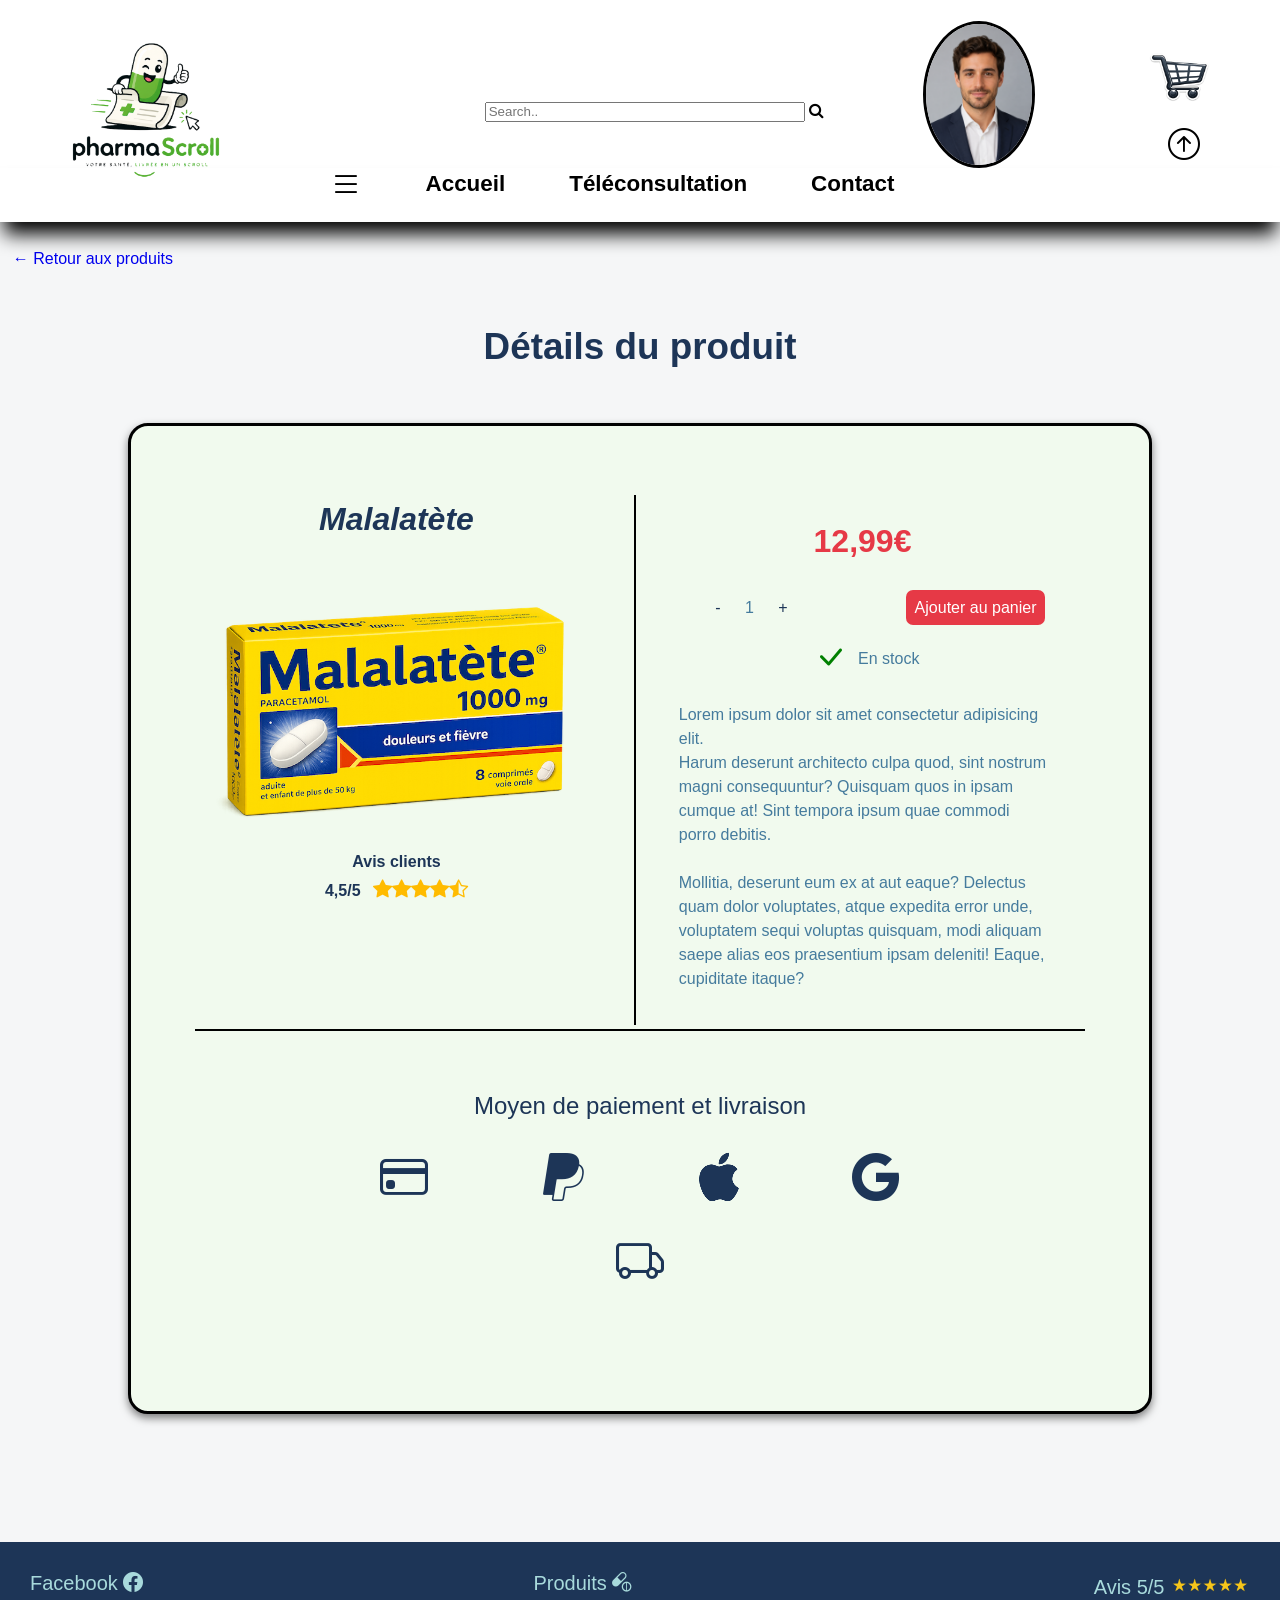
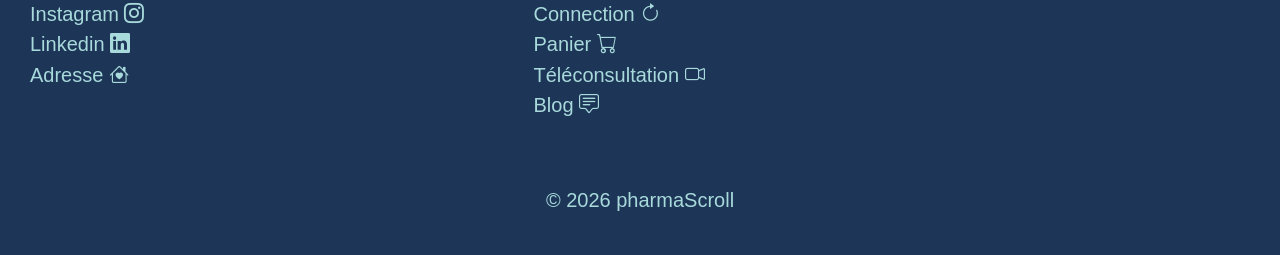
==== commit a3f16755: "modify css and replace rem to %" ====
--- a/head.html
+++ b/head.html
@@ -55,8 +55,8 @@
                 <h3>Malalatète</h3>
                 <img src="images/MalalateteBox.png" alt="Une boite de médicament 'Malalatete'">
                 <div class="avis">
-                    <p>Avis clients</p>
-                    <p>4,5/5 <i class="bi bi-star-fill"></i><i class="bi bi-star-fill"></i><i
+                    <p class="avis">Avis clients</p>
+                    <p class="stars">4,5/5 <i class="bi bi-star-fill"></i><i class="bi bi-star-fill"></i><i
                             class="bi bi-star-fill"></i><i class="bi bi-star-fill"></i><i class="bi bi-star-half"></i>
                     </p>
                 </div>
@@ -65,7 +65,7 @@
                 <p class="price">12,99€</p>
                 <div class="achat">
                     <p class="stocks"><a href="">-</a> 1 <a href="">+</a></p>
-                    <p class="button"><a href="">Ajouter au panier</a></p>
+                    <p class="button"><a href="" class="button">Ajouter au panier</a></p>
                 </div>
                 <p><i class="bi bi-check-lg"></i> En stock</p>
                 <p class="desc">Lorem ipsum dolor sit amet consectetur adipisicing elit. <br>Harum deserunt architecto
--- a/style.css
+++ b/style.css
@@ -161,13 +161,13 @@
     font-size: 20px;
 }
 
-article {
+footer article {
     display: flex;
     flex-direction: column;
     gap: 10px;
 }
 
-i {
+footer i {
     color: #a8dadc
 }
 
@@ -196,6 +196,10 @@
 body main#home {
     padding: 20px 30px;
     background-color: var(--background-general);
+    display: flex;
+    flex-direction: column;
+    align-items: center;
+
 }
 
 body main#home h1 {
@@ -206,22 +210,18 @@
     padding: 5%;
 }
 
-/* Add center to that div.all */
-body main#home div.all {
+body main#home a#link-products {
     background-color: var(--boutons-color);
     color: #ffffff;
-    padding: 1rem;
-    width: fit-content;
-    margin: 2rem 0;
+    padding: 1%;
+    margin-bottom: 5%;
     border-radius: 7px 7px 7px 7px;
-
-    a {
-        color: white;
-        padding: 1rem;
-    }
-}
-
-body main#home div.all:hover {
+    color: white;
+}
+
+
+
+body main#home a#link-products:hover {
     -webkit-box-shadow: 0px 10px 13px -7px #000000, 5px 5px 15px 5px rgba(0, 0, 0, 0);
     box-shadow: 0px 10px 13px -7px #000000, 5px 5px 15px 5px rgba(0, 0, 0, 0);
     transition: 0.2s;
@@ -235,6 +235,7 @@
     border: 3px solid var(--title-color);
     border-radius: 20px;
     margin-bottom: 20px;
+    background-color: var(--background-section);
 }
 
 .banner img {
@@ -297,8 +298,10 @@
 }
 
 .produit-recommandé article img {
+    width: 100%;
+    aspect-ratio: 4 / 3;
+    object-fit: cover;
     display: block;
-    width: 100%;
 }
 
 main#home section h2 {
@@ -306,6 +309,7 @@
     font-size: 2.3rem;
     font-weight: 200;
     padding-block: 5%;
+    color: var(--title-color);
 }
 
 main#home section div {
@@ -318,19 +322,41 @@
 main#home section.offers {
     display: flex;
     flex-direction: column;
-
-    gap: 10px;
+    box-shadow: 0 4px 8px 0 rgba(0, 0, 0, 0.5);
+    background-color: var(--background-section);
+    padding-bottom: 5%;
 }
 
 main#home section.offers article {
     display: flex;
     justify-content: center;
+    align-items: center;
+    margin-bottom: 2%;
+    flex-direction: row;
+
+    a {
+        background-color: var(--boutons-color);
+        color: #ffffff;
+        padding: 1%;
+        width: fit-content;
+        margin-left: 5%;
+        border-radius: 7px 7px 7px 7px;
+
+    }
+
+    a:hover {
+        -webkit-box-shadow: 0px 10px 13px -7px #000000, 5px 5px 15px 5px rgba(0, 0, 0, 0);
+        box-shadow: 0px 10px 13px -7px #000000, 5px 5px 15px 5px rgba(0, 0, 0, 0);
+        transition: 0.2s;
+    }
+
 
 }
 
 main#home section.offers img {
     width: 50%;
-
+    border-radius: 20px;
+    box-shadow: 0 4px 8px 0 rgba(0, 0, 0, 0.2);
 }
 
 /* here we have css of file's products */
@@ -340,14 +366,15 @@
     flex-direction: column;
     align-items: center;
     margin: auto;
+    padding-bottom: 5%;
 }
 
 body main#products h1 {
-    margin-top: 3rem;
-    text-align: center;
+    text-align: center;
+    color: #1d3557;
     font-size: 3rem;
     font-weight: 600;
-    color: #1d3557;
+    padding: 5%;
 }
 
 body main#products section {
@@ -356,6 +383,10 @@
     display: grid;
     grid-template-columns: 1fr 1fr 1fr 1fr;
     width: 80%;
+    margin-bottom: 3%;
+    border-radius: 20px;
+    box-shadow: 0 4px 8px 0 rgba(0, 0, 0, 0.5);
+    padding: 1%;
 
 
 }
@@ -364,6 +395,9 @@
     grid-column-start: 1;
     grid-column-end: 5;
     text-align: center;
+    font-size: 2.3rem;
+    padding: 2%;
+    font-weight: 200;
 }
 
 body main#products section article {
@@ -374,17 +408,39 @@
     border: #1d3557 1px solid;
     box-shadow: 0 4px 8px 0 rgba(0, 0, 0, 0.2);
     border-radius: 20px;
-    margin: 1rem;
-    padding: 2rem;
+    margin: 5%;
+    padding: 1%;
     text-align: center;
 
 }
 
 body main#products section article img {
     width: 100%;
-}
-
-body main#products section article p {}
+    aspect-ratio: 4 / 3;
+    object-fit: cover;
+    display: block;
+}
+
+body main#products section article h3 a {
+    color: #000000;
+}
+
+body main#products section article p button {
+    margin: 20% 0;
+    background-color: var(--boutons-color);
+    font-size: 1rem;
+    padding: 1ch;
+    border-radius: 7px 7px 7px 7px;
+    color: white;
+}
+
+body main#products section article p button:hover {
+    -webkit-box-shadow: 0px 10px 13px -7px #000000, 5px 5px 15px 5px rgba(0, 0, 0, 0);
+    box-shadow: 0px 10px 13px -7px #000000, 5px 5px 15px 5px rgba(0, 0, 0, 0);
+    transition: 0.2s;
+}
+
+
 
 /* end css of file's products */
 
@@ -394,22 +450,22 @@
     display: flex;
     flex-direction: column;
     align-items: center;
-    padding-bottom: 10rem;
+    padding-bottom: 10%;
 }
 
 main#head a#return {
-    margin-top: 2rem;
-    margin-left: 1rem;
+    margin-top: 2%;
+    margin-left: 1%;
     align-self: flex-start;
 }
 
 main#head h2 {
-    margin-top: 4rem;
+    margin-top: 5%;
     text-align: center;
     font-size: 2.3rem;
     color: var(--title-color);
     font-weight: bolder;
-    margin-bottom: 5rem;
+    margin-bottom: 5%;
 }
 
 main#head section {
@@ -417,32 +473,36 @@
     grid-template-columns: 1fr 1fr;
     justify-items: stretch;
     background-color: var(--background-section);
-    padding: 5rem;
-    border: 5rem solid var(--background-general);
+    padding: 5%;
+    border: 5% solid var(--background-general);
     justify-content: center;
-    max-width: 85%;
     border: 3px solid black;
     border-radius: 20px;
+    box-shadow: 0 4px 8px 0 rgba(0, 0, 0, 0.5);
+    margin: 0 10%;
 
 }
 
 main#head section article {
-    padding: 1rem;
-    margin: 1rem;
-    display: flex;
-    flex-direction: column;
-    align-items: center;
+    padding: 1%;
+    margin: 1%;
+    display: flex;
+    flex-direction: column;
+    align-items: center;
+
 }
 
 main#head section article.title {
     border-right: 2px solid #000000;
-    padding-right: 10rem;
+    padding-right: 10%;
+
+
 }
 
 main#head section article h3 {
     font-size: 2rem;
-    margin: 2rem;
-    margin-bottom: 4rem;
+    margin: 2%;
+    margin-bottom: 15%;
     font-weight: bolder;
     font-style: italic;
     color: var(--title-color);
@@ -451,9 +511,11 @@
 main#head section article div.avis {
     text-align: center;
     font-weight: bold;
+    width: 100%;
+
 
     p {
-        margin: 1rem;
+        margin: 1%;
         color: var(--title-color);
 
         i {
@@ -469,26 +531,24 @@
 }
 
 main#head section article img {
-    width: 500px;
+    width: 100%;
+    max-width: 400px;
 }
 
 main#head section article p.button {
-    margin: 2rem 0;
+    width: 100%;
+}
+
+main#head section article p a.button {
     background-color: var(--boutons-color);
-    font-size: 1rem;
-    padding: 0.5rem;
-
+    color: #ffffff;
+    padding: 5%;
+    margin-left: 5%;
     border-radius: 7px 7px 7px 7px;
 
-    a {
-        color: white;
-        padding: 1rem;
-        margin: 1rem;
-
-    }
-}
-
-main#head section article p.button:hover {
+}
+
+main#head section article p a.button:hover {
 
     -webkit-box-shadow: 0px 10px 13px -7px #000000, 5px 5px 15px 5px rgba(0, 0, 0, 0);
     box-shadow: 0px 10px 13px -7px #000000, 5px 5px 15px 5px rgba(0, 0, 0, 0);
@@ -497,18 +557,20 @@
 
 
 main#head section article.right {
-    color: var(--font-color)
+    color: var(--font-color);
 }
 
 main#head section article p.price {
     color: var(--boutons-color);
     font-size: 2rem;
     font-weight: bolder;
-    margin: 2rem;
+    margin: 7%;
 }
 
 main#head section article p.stocks {
-    margin: 1rem;
+    margin: 3%;
+    width: 100%;
+    text-align: center;
 
     a {
         padding: 20px;
@@ -524,12 +586,13 @@
 main#head section article div.achat {
     display: flex;
     align-items: center;
-    gap: 5rem;
+    gap: 10%;
     margin-bottom: 0.5rem;
+    width: 100%;
 }
 
 main#head section article p.desc {
-    margin: 2rem;
+    margin: 7%;
 }
 
 main#head section article p {
@@ -544,21 +607,21 @@
 
 main#head>section>div {
     grid-column: 1/3;
-    padding: 2rem 0;
+    padding: 5% 0;
     font-size: 1.5rem;
     color: var(--title-color);
     border-top: 2px solid black;
 
     p {
-        padding: 1.5rem;
+        padding: 2%;
         text-align: center;
     }
 
     i {
-        padding: 1rem;
+        padding: 1%;
         font-size: 3rem;
         cursor: pointer;
-        margin: 3rem;
+        margin: 5%;
     }
 }
 
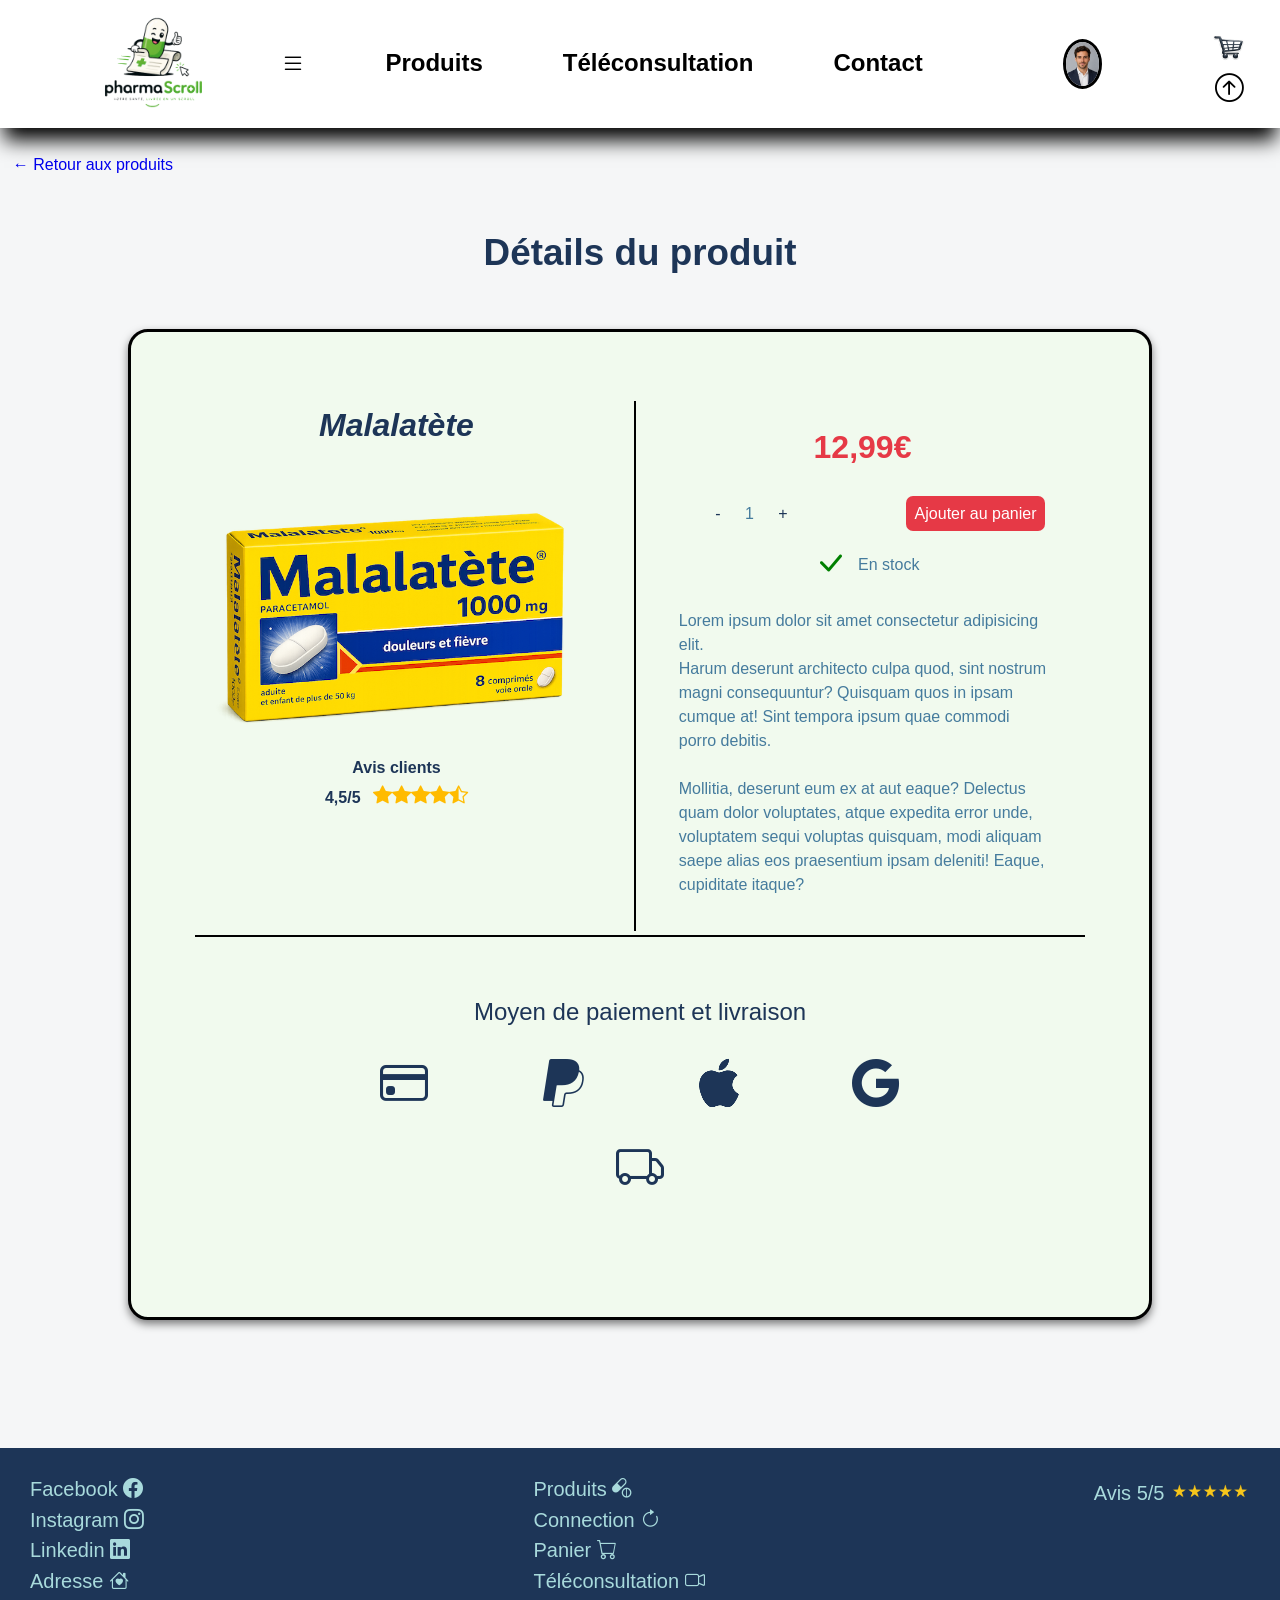
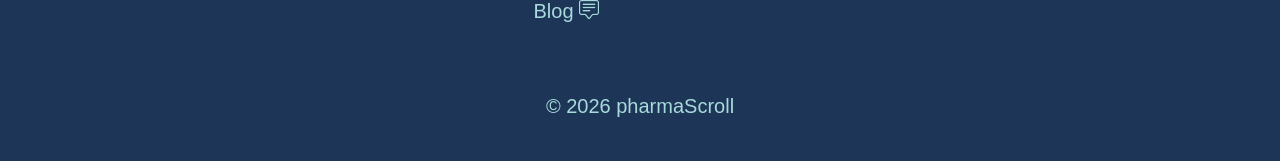
==== commit 58e93206: "Merge pull request #63 from juju2225/sophie Sophie" ====
--- a/head.html
+++ b/head.html
@@ -15,37 +15,28 @@
 
 <body>
     <header>
-        <section>
+        <a href="index.html">
             <img class="logo" src="images/logo.png" alt="logo" />
-            <form action="">
-                <input type="text" placeholder="Search.." name="search">
-                <a href="">
-                    <i class="fa fa-search loupe"></i>
-                </a>
-            </form>
-            <a href="">
-                <img class="avatar" src="images/avatar.png" alt="photo de profil" />
-            </a>
-            <div>
-                <a href="">
-                    <img class="icone" src="images/icone-panier.png" alt="panier" />
-                </a>
-                <a href="">
-                    <i class="bi bi-arrow-up-circle fleche"></i>
-                </a>
-            </div>
-        </section>
+        </a>
         <nav>
-
-
             <ul>
                 <li><i class="bi bi-list"></i></li>
-                <li><a href="index.html">Accueil</a></li>
-                <li><a href="Teleconsultation.html">Téléconsultation</a></li>
+                <li><a href="products.html">Produits</a></li>
+                <li><a href="Téléconsultation.html">Téléconsultation</a></li>
                 <li><a href="contact.html">Contact</a></li>
             </ul>
         </nav>
-
+        <a href="">
+            <img class="avatar" src="images/avatar.png" alt="photo de profil" />
+        </a>
+        <div>
+            <a href="">
+                <img class="icone" src="images/icone-panier.png" alt="panier" />
+            </a>
+            <a href="">
+                <i class="bi bi-arrow-up-circle fleche"></i>
+            </a>
+        </div>
     </header>
     <main id="head">
         <a href="products.html" id="return">&#8592; Retour aux produits</a>
--- a/style.css
+++ b/style.css
@@ -20,121 +20,95 @@
 }
 
 header {
-    padding-top: 1.5rem;
     position: sticky;
     top: 0;
     left: 0;
     width: 100%;
     background-color: white;
-    z-index: 1000;
-}
-
-
-
-
-header section {
-    display: flex;
-    justify-content: space-around;
-    align-items: center;
-    height: 9rem;
-}
-
-header section img.logo {
-    height: 12rem;
-    margin-top: 2rem;
-    margin-right: 5rem;
-}
-
-header section a img.avatar {
-    width: 7rem;
-    height: 95%;
-    border-radius: 50%;
-    border: 3px, solid, black;
-}
-
-header section a img:hover {
-    opacity: 0.5;
-}
-
-
-header section div a img.icone {
-    width: 6rem;
-    height: 6rem;
-    display: block;
-}
-
-header section div a i.fleche {
-    font-size: 2rem;
-    margin-left: 2.1rem;
-    color: black;
-}
-
-header section div a i.fleche:hover {
-    opacity: 0.5;
-}
-
-header section form {
-    margin-left: 4rem;
-    margin-top: 2rem;
-}
-
-header section form input {
-    width: 20rem;
-    height: 1.3rem;
-}
-
-
-
-header section form a i.loupe {
-    font-size: 1rem;
-    color: black;
-}
-
-header section form a i.loupe:hover {
-    opacity: 0.5;
-}
-
-header nav {
+    z-index: 4;
+    display: flex;
+    align-items: center;
     box-shadow: 0px 16px 19px -4px #000000;
     background-color: white;
-    padding-bottom: 1.3rem;
+    padding-left: 2%;
+
+}
+
+
+header a img.logo {
+    width: 50%;
+}
+
+header nav {
+    width: 100%;
+    display: flex;
+    justify-content: center;
+    margin-right: 5%;
 }
 
 header nav ul {
-    display: flex;
-    justify-content: center;
-    align-items: center;
-    gap: 4rem;
-    padding: 0;
-    padding-right: 3.5rem;
-    margin: auto;
-
-}
-
+    gap: 5em;
+    display: flex;
+}
 
 header nav ul li {
     list-style: none;
-    display: flex;
-    align-items: center;
+    width: 100%;
+    text-align: center;
 }
 
 header nav ul li i {
-    font-size: 2rem;
+    font-size: 1.5em;
     font-weight: 600;
 }
 
 header nav ul li a {
     text-decoration: none;
     color: black;
-    font-size: 1.4rem;
     font-weight: 600;
+    font-size: 1.5em;
 }
 
 header nav ul li:hover {
     opacity: 0.5;
 }
 
-header nav ul li:hover {
+header a {
+    display: flex;
+    justify-content: center;
+}
+
+header div {
+    width: 20%;
+    padding: left 1.5em;
+}
+
+header div a {
+    gap: 1em;
+}
+
+header a img.avatar {
+    width: 20%;
+    border-radius: 50%;
+    border: 3px, solid, black;
+}
+
+header a img:hover {
+    opacity: 0.5;
+}
+
+
+header a img.icone {
+    width: 50%;
+}
+
+header a i.fleche {
+    font-size: 180%;
+
+    color: black;
+}
+
+header a i.fleche:hover {
     opacity: 0.5;
 }
 
@@ -227,15 +201,15 @@
     transition: 0.2s;
 }
 
-body main#home section {
+body main#home section.banner {
     display: flex;
     justify-content: space-evenly;
     max-width: 85%;
     margin: auto;
     border: 3px solid var(--title-color);
     border-radius: 20px;
-    margin-bottom: 20px;
     background-color: var(--background-section);
+    margin-bottom: 5%;
 }
 
 .banner img {
@@ -246,10 +220,29 @@
 }
 
 .card {
+    background-color: white;
+    display: flex;
+    flex-direction: column;
+    align-items: center;
+    border: #1d3557 1px solid;
+    box-shadow: 0 4px 8px 0 rgba(0, 0, 0, 0.2);
+    border-radius: 20px;
+    margin: 5%;
+    padding: 1%;
+    text-align: center;
+    /* display: flex;
+    flex-direction: column;
     box-shadow: 0 4px 8px 0 rgba(0, 0, 0, 0.2);
     max-width: 300px;
     text-align: center;
-    font-family: arial;
+    font-family: arial; */
+}
+
+.card img {
+    width: 100%;
+    aspect-ratio: 4 / 3;
+    object-fit: cover;
+    display: block;
 }
 
 .price {
@@ -261,16 +254,9 @@
     margin: 2rem 0;
     background-color: var(--boutons-color);
     font-size: 1rem;
-    padding: 0.5rem;
-
+    padding: 2%;
+    color: white;
     border-radius: 7px 7px 7px 7px;
-
-    a {
-        color: white;
-        padding: 1rem;
-        margin: 1rem;
-
-    }
 }
 
 .card button:hover {
@@ -280,10 +266,25 @@
 }
 
 .produit-recommandé {
-    display: flex;
-    flex-direction: row;
-    flex-wrap: wrap;
+    display: grid;
+    grid-template-columns: 1fr 1fr 1fr 1fr;
+    max-width: 85%;
+    margin: auto;
+    border: 3px solid var(--title-color);
+    border-radius: 20px;
     background-color: var(--background-section);
+    margin-bottom: 5%;
+    padding: 1%;
+
+}
+
+.produit-recommandé h2 {
+    grid-column: 1/5;
+    text-align: center;
+    font-size: 2.3rem;
+    padding: 2%;
+    font-weight: 200;
+    color: var(--title-color);
 }
 
 .produit-recommandé article {
@@ -291,6 +292,7 @@
     border-radius: 20px;
     margin-bottom: 20px;
     background-color: white;
+    justify-content: space-between;
 }
 
 .produit-recommandé article h3 {
@@ -304,7 +306,7 @@
     display: block;
 }
 
-main#home section h2 {
+main#home section.offers h2 {
     text-align: center;
     font-size: 2.3rem;
     font-weight: 200;
@@ -312,19 +314,18 @@
     color: var(--title-color);
 }
 
-main#home section div {
-    display: flex;
-    justify-content: space-evenly;
-    margin: 5%;
-    gap: 5%;
-}
 
 main#home section.offers {
     display: flex;
     flex-direction: column;
     box-shadow: 0 4px 8px 0 rgba(0, 0, 0, 0.5);
+    padding-bottom: 5%;
+    max-width: 85%;
+    margin: auto;
+    border: 3px solid var(--title-color);
+    border-radius: 20px;
     background-color: var(--background-section);
-    padding-bottom: 5%;
+    margin-bottom: 5%;
 }
 
 main#home section.offers article {
@@ -398,6 +399,7 @@
     font-size: 2.3rem;
     padding: 2%;
     font-weight: 200;
+    color: var(--title-color);
 }
 
 body main#products section article {
--- a/responsive.css
+++ b/responsive.css
@@ -0,0 +1,74 @@
+@media screen and (max-width: 990px) {
+    header {
+        /* flex-direction: column; */
+
+        img {
+            display: inline;
+        }
+
+        nav {
+            display: none;
+            flex-direction: column;
+        }
+    }
+
+    body main#home h1 {
+        font-size: 1.7em;
+    }
+
+    .produit-recommandé {
+        display: flex;
+        flex-direction: column;
+        align-items: center;
+
+    }
+
+    .produit-recommandé article.card {
+        width: 75%;
+    }
+
+    footer section,
+    footer,
+    footer article {
+        flex-direction: column;
+        align-items: center;
+    }
+}
+
+@media screen and (max-width: 480px) {
+    header {
+        flex-direction: column;
+    }
+
+    header>a {
+        width: 50%;
+
+
+    }
+
+    header>img {
+        width: 150%;
+    }
+
+    body main#home h1 {
+        font-size: 1.3em;
+    }
+
+    main#home section h2 {
+        font-size: 1.3em;
+    }
+
+    main#home section.offers h2 {
+        font-size: 1.3em;
+    }
+
+    main#home section.offers article {
+        flex-direction: column;
+        align-items: center;
+        margin-bottom: 5%;
+    }
+
+    main#home section.offers article img {
+        margin-bottom: 3%;
+    }
+}
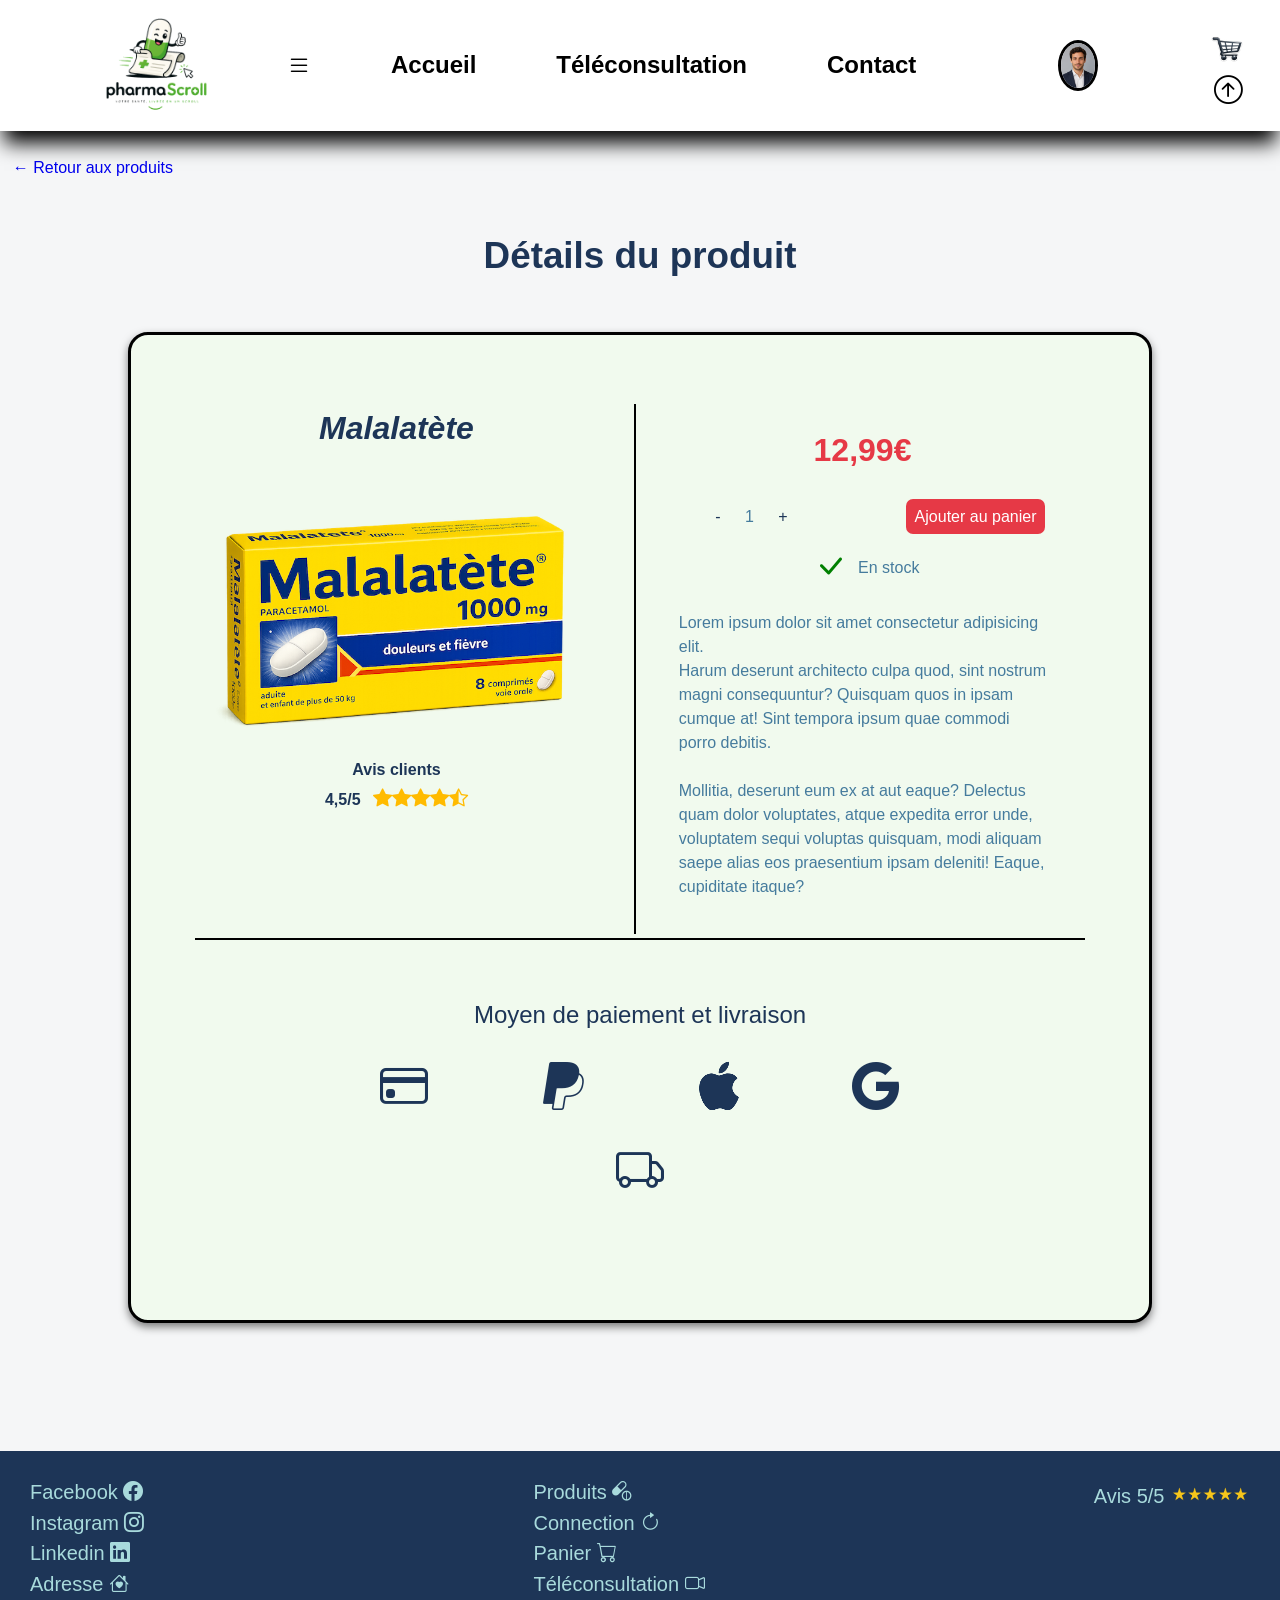
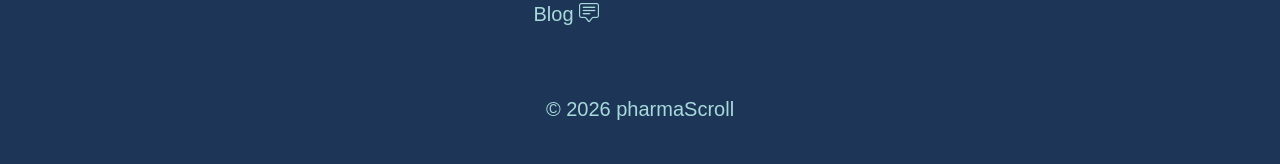
==== commit 2efdfefb: "Merge pull request #64 from juju2225/sophie modify links into header" ====
--- a/head.html
+++ b/head.html
@@ -21,7 +21,7 @@
         <nav>
             <ul>
                 <li><i class="bi bi-list"></i></li>
-                <li><a href="products.html">Produits</a></li>
+                <li><a href="index.html">Accueil</a></li>
                 <li><a href="Téléconsultation.html">Téléconsultation</a></li>
                 <li><a href="contact.html">Contact</a></li>
             </ul>
